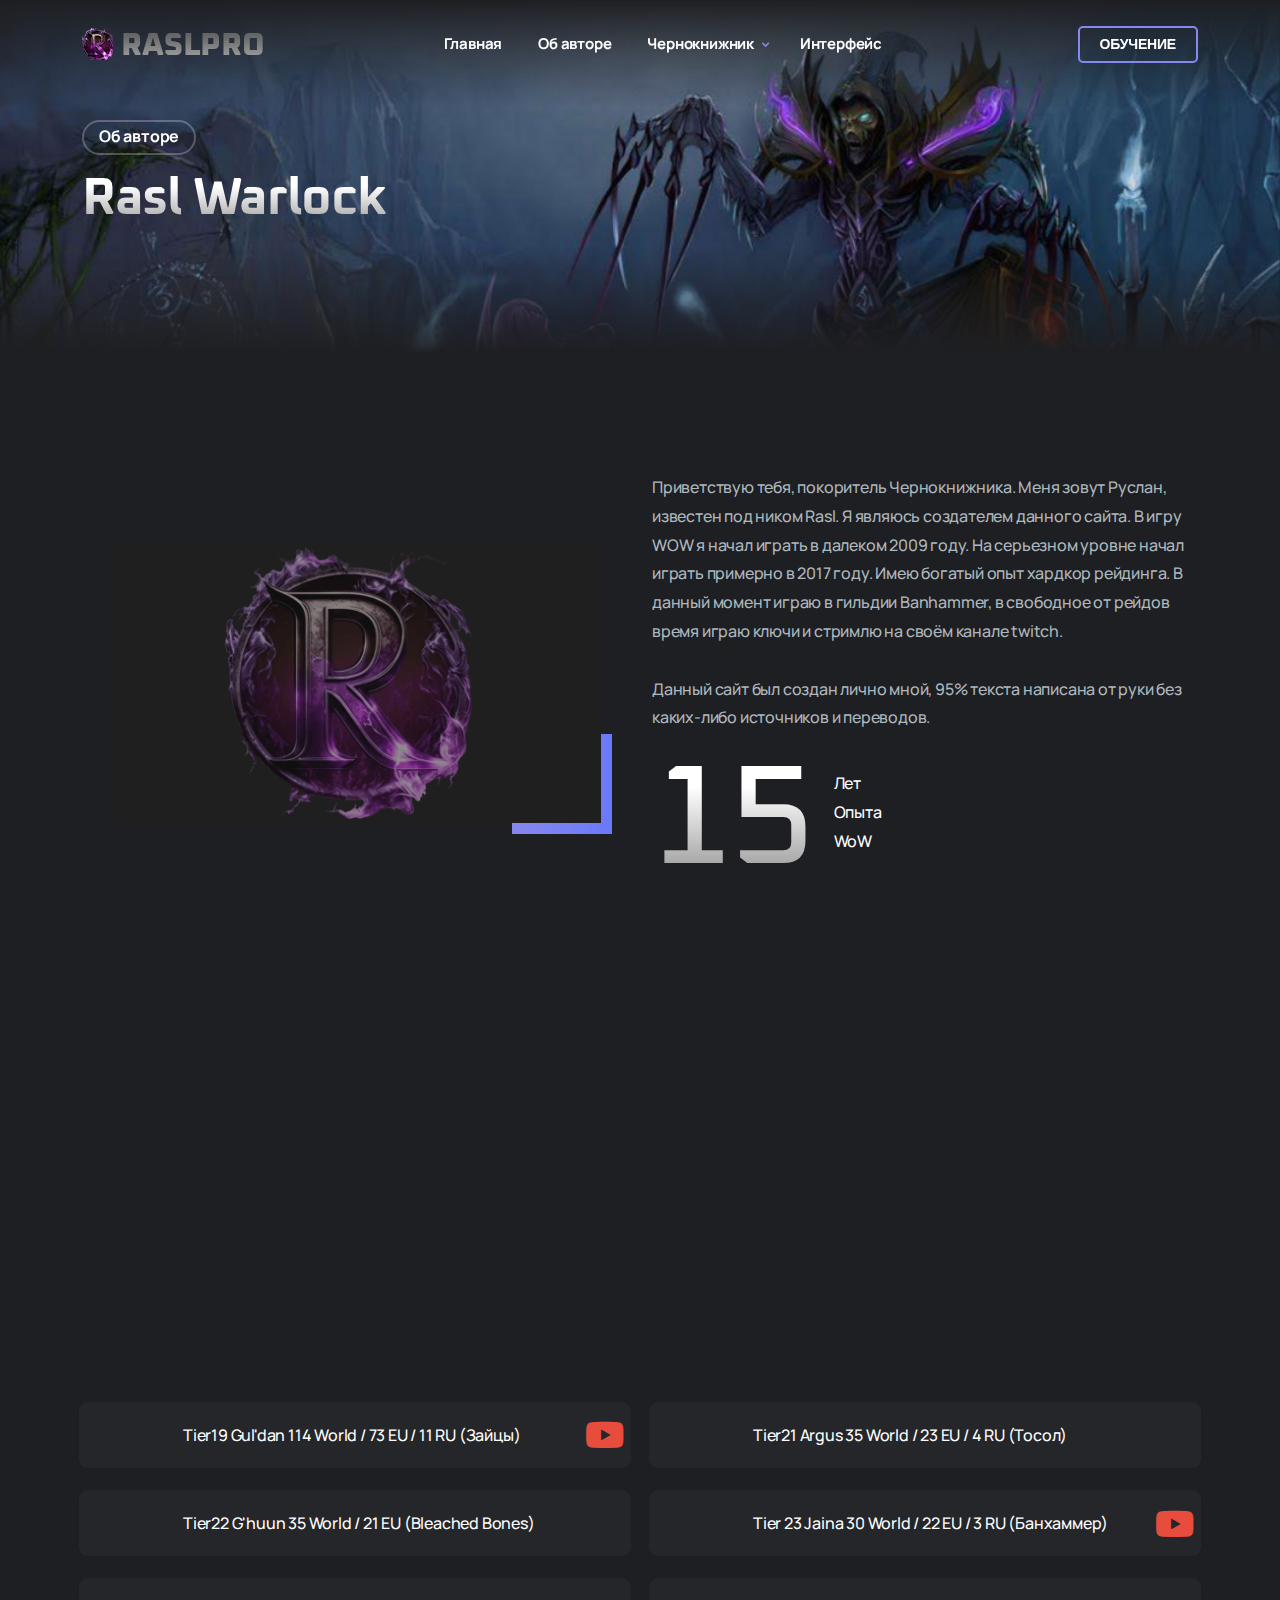
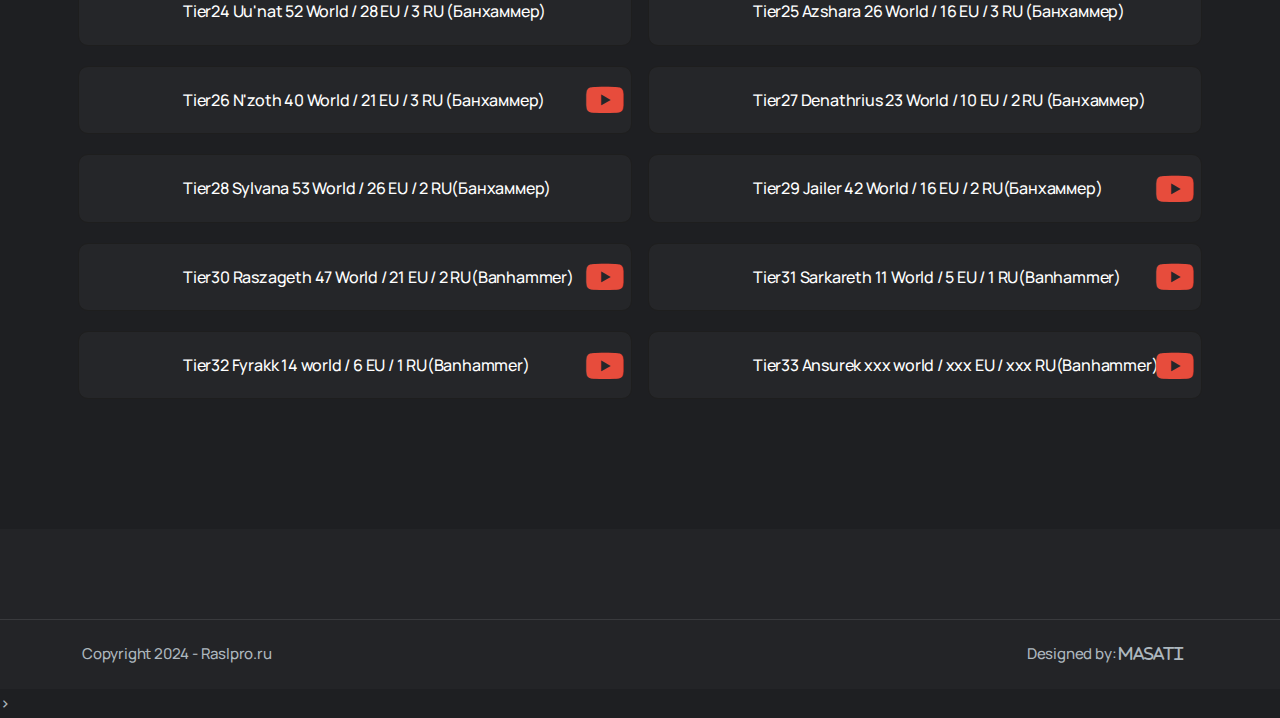
==== about.html @ 349eac97 "Add files via upload" ====
<!DOCTYPE html>
<html lang="ru">

<head>
    <title>Об авторе - Raslpro - Гайды по чернокнижнику в World of Warcraft The War Within</title>
    <link rel="icon" href="images/icon.png" type="image/gif" sizes="16x16">
    <meta content="text/html;charset=utf-8" http-equiv="Content-Type">
    <meta content="width=device-width, initial-scale=1.0" name="viewport">
    <meta content="" name="description">
    <meta content="" name="keywords">
    <meta content="Rasl, Masati" name="author">
    <!-- CSS Files -->
    <link href="css/bootstrap.min.css" rel="stylesheet" type="text/css" id="bootstrap">
    <link href="css/plugins.css" rel="stylesheet" type="text/css" >
    <link href="css/swiper.css" rel="stylesheet" type="text/css" >
    <link href="css/style.css" rel="stylesheet" type="text/css" >
    <link href="css/coloring.css" rel="stylesheet" type="text/css" >
    <link href="css/color.css" rel="stylesheet" type="text/css" >
	<link href="css/typography.css" rel="stylesheet" type="text/css" >
	<link href="css/masatifont.css" rel="stylesheet" type="text/css" >
	<script>const whTooltips = {colorLinks: true, iconizeLinks: true, renameLinks: true};</script>
    <script src="https://wow.zamimg.com/widgets/power.js"></script>
</head>

<body class="dark-scheme">
    <div id="wrapper">
	
        <div class="float-text show-on-scroll">
            <span><a href="#">Вверх</a></span>
        </div>
        <div class="scrollbar-v show-on-scroll"></div>

        <!-- header start -->
        <header class="transparent">
            <div class="container">
                <div class="row">
                    <div class="col-md-12">
                        <div class="de-flex sm-pt10">
                            <div class="de-flex-col">
                                <div class="de-flex-col">
                                    <!-- logo start -->
                                    <div id="logo">
                                        <a href="index.html">
                                            <img class="logo-main" src="images/logo.png" alt="raslpro" >
                                            <img class="logo-mobile" src="images/logo-mobile.png" alt="raslpro" >
                                        </a>
                                    </div>
                                    <!-- logo end -->
                                </div>
                            </div>
                            <div class="de-flex-col header-col-mid">
                                <ul id="mainmenu">
                                    <li><a class="menu-item" href="index.html">Главная</a></li>
                                    <li><a class="menu-item" href="about.html">Об авторе</a></li>
                                    <li><a class="menu-item" href="#">Чернокнижник</a>
                                        <ul>
                                            <li><a class="menu-item" href="#">Общая информация</a></li>
                                            <li><a class="menu-item" href="#">Колдовство</a></li>
                                            <li><a class="menu-item" href="#">Разрушение</a></li>
											<li><a class="menu-item" href="#">Демонология</a></li>
                                        </ul>
                                    </li>
                                   <li><a class="menu-item" href="javascript://">Интерфейс</a></li>
                                </ul>
                            </div>
                            <div class="de-flex-col">
                                <div class="menu_side_area">
                                    <a href="#" class="btn-line" data-bs-toggle="modal" data-bs-target="#coaching">Обучение</a>
                                    <span id="menu-btn"></span>
                                </div>
                            </div>
                        </div>
                    </div>
                </div>
            </div>
        </header>
        <!-- header end -->
		
        <!-- content start -->
       <div class="no-bottom no-top" id="content">
            <div id="top"></div>

            <section id="subheader" class="jarallax">
                <img src="images/background/about-bg-1.jpg" class="jarallax-img" alt="">
				<div class="de-gradient-edge-top"></div>
                <div class="de-gradient-edge-bottom"></div>
                <div class="container z-1000">
                    <div class="row">
                        <div class="col-lg-12">
                            <div class="subtitle wow fadeInUp mb-3">Об авторе</div>
                        </div>
                        <div class="col-lg-6">
                            <h2 class="wow fadeInUp mb20" data-wow-delay=".2s">Rasl Warlock</h2>
                        </div>                 
                    </div>
                </div>
            </section>
            
            <section class="no-bottom">
                <div class="container">
                    <div class="row align-items-center gh-5">
                        <div class="col-lg-6 position-relative">
                            <div class="images-deco-1">
                                <img src="images/rasl-about-bg.png" class="d-img-1 wow zoomIn" data-wow-delay="0s" alt="">
                               <!-- <img src="images/photo.png" class="d-img-2 wow zoomIn" data-wow-delay=".5s" alt="Rasl">-->
                                <div class="d-img-3 bg-color wow zoomIn" data-wow-delay=".6s"></div>
                            </div>
                        </div>
                        <div class="col-md-6">
                            <p class="wow fadeInUp">Приветствую тебя, покоритель Чернокнижника. Меня зовут Руслан, известен под ником Rasl. Я являюсь создателем данного сайта. В игру WOW я начал играть в далеком 2009 году. На серьезном уровне начал играть примерно в 2017 году. Имею богатый опыт хардкор рейдинга. В данный момент играю в гильдии Banhammer, в свободное от рейдов время играю ключи и стримлю на своём канале twitch.
							<br><br>
                            Данный сайт был создан лично мной, 95% текста написана от руки без каких-либо источников и переводов.</p>
                            <div class="year-card wow fadeInUp">
                                <h1><span class="id-color">15</span></h1>
                                <div class="atr-desc">Лет<br>Опыта<br>WoW</div>
                            </div>
                        </div>
                    </div>
                </div>
            </section>

            <section  class="no-bottom">
                <div class="container">
                    <div class="row">
                        <div class="col-lg-8 offset-lg-2">
                            <div class="row gx-5">
                                <div class="col-lg-12 col-md-4 wow fadeInRight" data-wow-delay=".2s">
                                    <h4>Обучение</h4>
                                    <p>Если информации на сайте недостаточно и вы хотите поговорить со мной лично, то я провожу обучение. Разберём ваши логи, рассмотрим ошибки в ротации, отвечу на интересующие вас вопросы. Любая информация по классу и любой удобный вам формат. Для подробностей пишите в дискорд @Rasl.</p>
                                </div>
                            </div>
                        </div>
                    </div>
                </div>
            </section>

            <section>
                <div class="container">
                    <div class="row">
                        <div class="col-md-12 text-center">
                            <h2 class="wow fadeInUp">Мои достижения</h2>
                            <div class="spacer-20"></div>
                        </div>
                    </div>
                
                    <div class="row">
					
						<div class="col-lg-6 achievement-block-gen">
							<div class="row achievement-block">
								<div class="col-md-2 p-15">
									<a href="https://www.wowhead.com/ru/achievement=11192/" data-wh-rename-link="true" data-wh-icon-size="large">Gul'dan</a>
								</div>
								<div class="col-md-9 d-flex align-items-center">
									Tier19 Gul'dan 114 World / 73 EU / 11 RU (Зайцы)
								</div>
								<div class="col-md-1 d-flex align-items-center p-0">
								    <a href="https://www.youtube.com/watch?v=0UjNJ8HZDws" target="_blank" class="achievement-youtube-icon"><i class="fa-brands fa-youtube"></i></a>
								</div>
							</div>
                        </div>
						
						<div class="col-lg-6 achievement-block-gen">
							<div class="row achievement-block">
								<div class="col-md-2 p-15">
									<a href="https://www.wowhead.com/ru/achievement=12111/" data-wh-rename-link="true" data-wh-icon-size="large">Argus</a>
								</div>
								<div class="col-md-10 d-flex align-items-center">
									Tier21 Argus 35 World / 23 EU / 4 RU (Тосол)
								</div>
							</div>
                        </div>
						
						<div class="col-lg-6 achievement-block-gen">
							<div class="row achievement-block">
								<div class="col-md-2 p-15">
									<a href="https://www.wowhead.com/ru/achievement=12535/" data-wh-rename-link="true" data-wh-icon-size="large">G'huun</a>
								</div>
								<div class="col-md-10 d-flex align-items-center">
									Tier22 G'huun 35 World / 21 EU (Bleached Bones)
								</div>
							</div>
                        </div>
						
						<div class="col-lg-6 achievement-block-gen">
							<div class="row achievement-block">
								<div class="col-md-2 p-15">
									<a href="https://www.wowhead.com/ru/achievement=13323/" data-wh-rename-link="true" data-wh-icon-size="large">Jaina Proudmoore</a>
								</div>
								<div class="col-md-9 d-flex align-items-center">
									Tier 23 Jaina 30 World / 22 EU / 3 RU (Банхаммер)
								</div>
								<div class="col-md-1 d-flex align-items-center p-0">
								    <a href="https://www.youtube.com/watch?v=zanTJDfFfts" target="_blank" class="achievement-youtube-icon"><i class="fa-brands fa-youtube"></i></a>
								</div>
							</div>
                        </div>
						
						<div class="col-lg-6 achievement-block-gen">
							<div class="row achievement-block">
								<div class="col-md-2 p-15">
									<a href="https://www.wowhead.com/ru/achievement=13419/" data-wh-rename-link="true" data-wh-icon-size="large">Uu'nat</a>
								</div>
								<div class="col-md-10 d-flex align-items-center">
									Tier24 Uu'nat 52 World / 28 EU / 3 RU (Банхаммер)
								</div>
							</div>
                        </div>
						
						<div class="col-lg-6 achievement-block-gen">
							<div class="row achievement-block">
								<div class="col-md-2 p-15">
									<a href="https://www.wowhead.com/ru/achievement=13785/" data-wh-rename-link="true" data-wh-icon-size="large">Azshara</a>
								</div>
								<div class="col-md-10 d-flex align-items-center">
									Tier25 Azshara 26 World / 16 EU / 3 RU (Банхаммер) 
								</div>
							</div>
                        </div>
						
						<div class="col-lg-6 achievement-block-gen">
							<div class="row achievement-block">
								<div class="col-md-2 p-15">
									<a href="https://www.wowhead.com/ru/achievement=14069/" data-wh-rename-link="true" data-wh-icon-size="large">N'zoth</a>
								</div>
								<div class="col-md-9 d-flex align-items-center">
									Tier26 N'zoth 40 World / 21 EU / 3 RU (Банхаммер)
								</div>
								<div class="col-md-1 d-flex align-items-center p-0">
								    <a href="https://www.youtube.com/watch?v=zoQSfTm_EF4" target="_blank" class="achievement-youtube-icon"><i class="fa-brands fa-youtube"></i></a>
								</div>
							</div>
                        </div>
						
						<div class="col-lg-6 achievement-block-gen">
							<div class="row achievement-block">
								<div class="col-md-2 p-15">
									<a href="https://www.wowhead.com/ru/achievement=14461/" data-wh-rename-link="true" data-wh-icon-size="large">Denathrius</a>
								</div>
								<div class="col-md-10 d-flex align-items-center">
									Tier27 Denathrius 23 World / 10 EU / 2 RU (Банхаммер)
								</div>
							</div>
                        </div>
						
						<div class="col-lg-6 achievement-block-gen">
							<div class="row achievement-block">
								<div class="col-md-2 p-15">
									<a href="https://www.wowhead.com/ru/achievement=15135/" data-wh-rename-link="true" data-wh-icon-size="large">Sylvana</a>
								</div>
								<div class="col-md-10 d-flex align-items-center">
									Tier28 Sylvana 53 World / 26 EU / 2 RU(Банхаммер)
								</div>
							</div>
                        </div>
						
						<div class="col-lg-6 achievement-block-gen">
							<div class="row achievement-block">
								<div class="col-md-2 p-15">
									<a href="https://www.wowhead.com/ru/achievement=15471/" data-wh-rename-link="true" data-wh-icon-size="large">Jailer</a>
								</div>
								<div class="col-md-9 d-flex align-items-center">
									Tier29 Jailer 42 World / 16 EU / 2 RU(Банхаммер)
								</div>
								<div class="col-md-1 d-flex align-items-center p-0">
								    <a href="https://www.youtube.com/watch?v=_4p7R71j4lc" target="_blank" class="achievement-youtube-icon"><i class="fa-brands fa-youtube"></i></a>
								</div>
							</div>
                        </div>
						
						<div class="col-lg-6 achievement-block-gen">
							<div class="row achievement-block">
								<div class="col-md-2 p-15">
									<a href="https://www.wowhead.com/ru/achievement=17108/" data-wh-rename-link="true" data-wh-icon-size="large">Raszageth</a>
								</div>
								<div class="col-md-9 d-flex align-items-center">
									Tier30 Raszageth 47 World / 21 EU / 2 RU(Banhammer)
								</div>
								<div class="col-md-1 d-flex align-items-center p-0">
								    <a href="https://www.youtube.com/watch?v=xgRX6csjJmI" target="_blank" class="achievement-youtube-icon"><i class="fa-brands fa-youtube"></i></a>
								</div>
							</div>
                        </div>
						
						<div class="col-lg-6 achievement-block-gen">
							<div class="row achievement-block">
								<div class="col-md-2 p-15">
									<a href="https://www.wowhead.com/ru/achievement=18254/" data-wh-rename-link="true" data-wh-icon-size="large">Sarkareth</a>
								</div>
								<div class="col-md-9 d-flex align-items-center">
									Tier31 Sarkareth 11 World / 5 EU / 1 RU(Banhammer)
								</div>
								<div class="col-md-1 d-flex align-items-center p-0">
								    <a href="https://www.youtube.com/watch?v=jsguk58tLR4" target="_blank" class="achievement-youtube-icon"><i class="fa-brands fa-youtube"></i></a>
								</div>
							</div>
                        </div>
						
						<div class="col-lg-6 achievement-block-gen">
							<div class="row achievement-block">
								<div class="col-md-2 p-15">
									<a href="https://www.wowhead.com/ru/achievement=19351/" data-wh-rename-link="true" data-wh-icon-size="large">Fyrakk</a>
								</div>
								<div class="col-md-9 d-flex align-items-center">
									Tier32 Fyrakk 14 world / 6 EU / 1 RU(Banhammer)
								</div>
								<div class="col-md-1 d-flex align-items-center p-0">
								    <a href="https://www.youtube.com/watch?v=P12toejQIPw" target="_blank" class="achievement-youtube-icon"><i class="fa-brands fa-youtube"></i></a>
								</div>
							</div>
                        </div>
						
						<div class="col-lg-6 achievement-block-gen">
							<div class="row achievement-block">
								<div class="col-md-2 p-15">
									<a href="https://www.wowhead.com/ru/achievement=40254/" data-wh-rename-link="true" data-wh-icon-size="large">Queen Ansurek</a>
								</div>
								<div class="col-md-9 d-flex align-items-center">
									Tier33 Ansurek xxx world / xxx EU / xxx RU(Banhammer)
								</div>
								<div class="col-md-1 d-flex align-items-center p-0">
								    <a href="https://www.youtube.com/watch?v=RYI95v5-jRA" target="_blank" class="achievement-youtube-icon"><i class="fa-brands fa-youtube"></i></a>
								</div>
							</div>
                        </div>
							
                    </div>
				</div>
            </section>


        </div>
        <!-- content end -->
		
        <!-- footer start -->
        <footer>
            <div class="subfooter">
                <div class="container">
                    <div class="row">
                        <div class="col-md-12">
                            <div class="de-flex">
                                <div class="de-flex-col">
                                    <a href="№">
                                        Copyright 2024 - Raslpro.ru
                                    </a>
                                </div>
                                <ul class="menu-simple">
                                  <li>Designed by: <a href="javascript://" data-bs-toggle="popover" data-bs-content="Discord: masati_jp"><i class="fa-solid fa-m"></i><i class="fa-solid fa-a"></i><i class="fa-solid fa-s"></i><i class="fa-solid fa-a"></i><i class="fa-solid fa-t"></i><i class="fa-solid fa-i"></i></a></li>
                                </ul>
                            </div>
                        </div>
                    </div>
                </div>
            </div>
        </footer>
        <!-- footer end -->
    </div>
    
    <!-- Javascript Files start -->>
    <script src="js/plugins.js"></script>
    <script src="js/designesia.js"></script>
    <script src="js/swiper.js"></script>
    <script src="js/custom-marquee.js"></script>
    <script src="js/custom-swiper-1.js"></script>
	<!-- Javascript Files end -->
	
	<!-- Coaching modal start-->
    <div class="modal fade" id="coaching" tabindex="-1" role="dialog" aria-labelledby="coachingTitle" aria-hidden="true">
      <div class="modal-dialog modal-dialog-centered modal-lg" role="document">
        <div class="modal-content">
          <div class="modal-header">
            <h5 class="modal-title" id="coachingTitle"><img class="logo-mobile" src="images/c-t.png" alt="" ></h5>
            <button type="button" class="btn-close" data-bs-dismiss="modal" aria-label="Close"><span aria-hidden="true"></span></button>
          </div>
          <div class="modal-body">
            Если информации на сайте недостаточно и вы хотите поговорить со мной лично, то я провожу обучение. Услуга включает:
		    <ul class="icon-list bullet-bg">
		      <li><i class="icon-12345"></i><span>Разбор ваших логов;</span></li>
		      <li><i class="icon-12345"></i><span>Разбор вашей ротации;</span></li>
		      <li><i class="icon-12345"></i><span>Рассмотрим нюансы игры на отдельных боссах в рейде;</span></li>
		      <li><i class="icon-12345"></i><span>Разберем билды для рейда и подземелий;</span></li>
		      <li><i class="icon-12345"></i><span>Любая информация по классу и любой удобный вам формат.</span></li>
		    </ul>
		    <p style="padding-top:7px;text-align:center;"> Для подробностей пишите в дискорд <input id="copy-discord" class="c-ds" type="text" value="@Rasl" data-bs-toggle="tooltip" data-bs-placement="top" title="Нажмите что бы скопировать!">.</p>
          </div>
        </div>
      </div>
    </div>
    <!-- Coaching modal end-->
			
<!-- Copy Discord nickname start-->
<script type="text/javascript">
  document.getElementById("copy-discord").onclick = function() {
  this.select();
  document.execCommand('copy');
  alert('Скопировано!');
}
 </script>
<!-- Copy Discord nickname end-->

</body>

</html>
---- css/plugins.css ----
@charset "UTF-8";
/*!
 * animate.css -http://daneden.me/animate
 * Version - 3.5.1
 * Licensed under the MIT license - http://opensource.org/licenses/MIT
 *
 * Copyright (c) 2016 Daniel Eden
 */
 .animated{-webkit-animation-duration:.8s;animation-duration:.8s;-webkit-animation-fill-mode:both;animation-fill-mode:both}.animated.infinite{-webkit-animation-iteration-count:infinite;animation-iteration-count:infinite}.animated.hinge{-webkit-animation-duration:2s;animation-duration:2s}.animated.flipOutX,.animated.flipOutY,.animated.bounceIn,.animated.bounceOut{-webkit-animation-duration:.75s;animation-duration:.75s}@-webkit-keyframes bounce{from,20%,53%,80%,to{-webkit-animation-timing-function:cubic-bezier(.215,.61,.355,1);animation-timing-function:cubic-bezier(.215,.61,.355,1);-webkit-transform:translate3d(0,0,0);transform:translate3d(0,0,0)}40%,43%{-webkit-animation-timing-function:cubic-bezier(.755,.05,.855,.06);animation-timing-function:cubic-bezier(.755,.05,.855,.06);-webkit-transform:translate3d(0,-30px,0);transform:translate3d(0,-30px,0)}70%{-webkit-animation-timing-function:cubic-bezier(.755,.05,.855,.06);animation-timing-function:cubic-bezier(.755,.05,.855,.06);-webkit-transform:translate3d(0,-15px,0);transform:translate3d(0,-15px,0)}90%{-webkit-transform:translate3d(0,-4px,0);transform:translate3d(0,-4px,0)}}@keyframes bounce{from,20%,53%,80%,to{-webkit-animation-timing-function:cubic-bezier(.215,.61,.355,1);animation-timing-function:cubic-bezier(.215,.61,.355,1);-webkit-transform:translate3d(0,0,0);transform:translate3d(0,0,0)}40%,43%{-webkit-animation-timing-function:cubic-bezier(.755,.05,.855,.06);animation-timing-function:cubic-bezier(.755,.05,.855,.06);-webkit-transform:translate3d(0,-30px,0);transform:translate3d(0,-30px,0)}70%{-webkit-animation-timing-function:cubic-bezier(.755,.05,.855,.06);animation-timing-function:cubic-bezier(.755,.05,.855,.06);-webkit-transform:translate3d(0,-15px,0);transform:translate3d(0,-15px,0)}90%{-webkit-transform:translate3d(0,-4px,0);transform:translate3d(0,-4px,0)}}.bounce{-webkit-animation-name:bounce;animation-name:bounce;-webkit-transform-origin:center bottom;transform-origin:center bottom}@-webkit-keyframes flash{from,50%,to{opacity:1}25%,75%{opacity:0}}@keyframes flash{from,50%,to{opacity:1}25%,75%{opacity:0}}.flash{-webkit-animation-name:flash;animation-name:flash}@-webkit-keyframes pulse{from{-webkit-transform:scale3d(1,1,1);transform:scale3d(1,1,1)}50%{-webkit-transform:scale3d(1.05,1.05,1.05);transform:scale3d(1.05,1.05,1.05)}to{-webkit-transform:scale3d(1,1,1);transform:scale3d(1,1,1)}}@keyframes pulse{from{-webkit-transform:scale3d(1,1,1);transform:scale3d(1,1,1)}50%{-webkit-transform:scale3d(1.05,1.05,1.05);transform:scale3d(1.05,1.05,1.05)}to{-webkit-transform:scale3d(1,1,1);transform:scale3d(1,1,1)}}.pulse{-webkit-animation-name:pulse;animation-name:pulse}@-webkit-keyframes rubberBand{from{-webkit-transform:scale3d(1,1,1);transform:scale3d(1,1,1)}30%{-webkit-transform:scale3d(1.25,.75,1);transform:scale3d(1.25,.75,1)}40%{-webkit-transform:scale3d(.75,1.25,1);transform:scale3d(.75,1.25,1)}50%{-webkit-transform:scale3d(1.15,.85,1);transform:scale3d(1.15,.85,1)}65%{-webkit-transform:scale3d(.95,1.05,1);transform:scale3d(.95,1.05,1)}75%{-webkit-transform:scale3d(1.05,.95,1);transform:scale3d(1.05,.95,1)}to{-webkit-transform:scale3d(1,1,1);transform:scale3d(1,1,1)}}@keyframes rubberBand{from{-webkit-transform:scale3d(1,1,1);transform:scale3d(1,1,1)}30%{-webkit-transform:scale3d(1.25,.75,1);transform:scale3d(1.25,.75,1)}40%{-webkit-transform:scale3d(.75,1.25,1);transform:scale3d(.75,1.25,1)}50%{-webkit-transform:scale3d(1.15,.85,1);transform:scale3d(1.15,.85,1)}65%{-webkit-transform:scale3d(.95,1.05,1);transform:scale3d(.95,1.05,1)}75%{-webkit-transform:scale3d(1.05,.95,1);transform:scale3d(1.05,.95,1)}to{-webkit-transform:scale3d(1,1,1);transform:scale3d(1,1,1)}}.rubberBand{-webkit-animation-name:rubberBand;animation-name:rubberBand}@-webkit-keyframes shake{from,to{-webkit-transform:translate3d(0,0,0);transform:translate3d(0,0,0)}10%,30%,50%,70%,90%{-webkit-transform:translate3d(-10px,0,0);transform:translate3d(-10px,0,0)}20%,40%,60%,80%{-webkit-transform:translate3d(10px,0,0);transform:translate3d(10px,0,0)}}@keyframes shake{from,to{-webkit-transform:translate3d(0,0,0);transform:translate3d(0,0,0)}10%,30%,50%,70%,90%{-webkit-transform:translate3d(-10px,0,0);transform:translate3d(-10px,0,0)}20%,40%,60%,80%{-webkit-transform:translate3d(10px,0,0);transform:translate3d(10px,0,0)}}.shake{-webkit-animation-name:shake;animation-name:shake}@-webkit-keyframes headShake{0%{-webkit-transform:translateX(0);transform:translateX(0)}6.5%{-webkit-transform:translateX(-6px) rotateY(-9deg);transform:translateX(-6px) rotateY(-9deg)}18.5%{-webkit-transform:translateX(5px) rotateY(7deg);transform:translateX(5px) rotateY(7deg)}31.5%{-webkit-transform:translateX(-3px) rotateY(-5deg);transform:translateX(-3px) rotateY(-5deg)}43.5%{-webkit-transform:translateX(2px) rotateY(3deg);transform:translateX(2px) rotateY(3deg)}50%{-webkit-transform:translateX(0);transform:translateX(0)}}@keyframes headShake{0%{-webkit-transform:translateX(0);transform:translateX(0)}6.5%{-webkit-transform:translateX(-6px) rotateY(-9deg);transform:translateX(-6px) rotateY(-9deg)}18.5%{-webkit-transform:translateX(5px) rotateY(7deg);transform:translateX(5px) rotateY(7deg)}31.5%{-webkit-transform:translateX(-3px) rotateY(-5deg);transform:translateX(-3px) rotateY(-5deg)}43.5%{-webkit-transform:translateX(2px) rotateY(3deg);transform:translateX(2px) rotateY(3deg)}50%{-webkit-transform:translateX(0);transform:translateX(0)}}.headShake{-webkit-animation-timing-function:ease-in-out;animation-timing-function:ease-in-out;-webkit-animation-name:headShake;animation-name:headShake}@-webkit-keyframes swing{20%{-webkit-transform:rotate3d(0,0,1,15deg);transform:rotate3d(0,0,1,15deg)}40%{-webkit-transform:rotate3d(0,0,1,-10deg);transform:rotate3d(0,0,1,-10deg)}60%{-webkit-transform:rotate3d(0,0,1,5deg);transform:rotate3d(0,0,1,5deg)}80%{-webkit-transform:rotate3d(0,0,1,-5deg);transform:rotate3d(0,0,1,-5deg)}to{-webkit-transform:rotate3d(0,0,1,0deg);transform:rotate3d(0,0,1,0deg)}}@keyframes swing{20%{-webkit-transform:rotate3d(0,0,1,15deg);transform:rotate3d(0,0,1,15deg)}40%{-webkit-transform:rotate3d(0,0,1,-10deg);transform:rotate3d(0,0,1,-10deg)}60%{-webkit-transform:rotate3d(0,0,1,5deg);transform:rotate3d(0,0,1,5deg)}80%{-webkit-transform:rotate3d(0,0,1,-5deg);transform:rotate3d(0,0,1,-5deg)}to{-webkit-transform:rotate3d(0,0,1,0deg);transform:rotate3d(0,0,1,0deg)}}.swing{-webkit-transform-origin:top center;transform-origin:top center;-webkit-animation-name:swing;animation-name:swing}@-webkit-keyframes tada{from{-webkit-transform:scale3d(1,1,1);transform:scale3d(1,1,1)}10%,20%{-webkit-transform:scale3d(.9,.9,.9) rotate3d(0,0,1,-3deg);transform:scale3d(.9,.9,.9) rotate3d(0,0,1,-3deg)}30%,50%,70%,90%{-webkit-transform:scale3d(1.1,1.1,1.1) rotate3d(0,0,1,3deg);transform:scale3d(1.1,1.1,1.1) rotate3d(0,0,1,3deg)}40%,60%,80%{-webkit-transform:scale3d(1.1,1.1,1.1) rotate3d(0,0,1,-3deg);transform:scale3d(1.1,1.1,1.1) rotate3d(0,0,1,-3deg)}to{-webkit-transform:scale3d(1,1,1);transform:scale3d(1,1,1)}}@keyframes tada{from{-webkit-transform:scale3d(1,1,1);transform:scale3d(1,1,1)}10%,20%{-webkit-transform:scale3d(.9,.9,.9) rotate3d(0,0,1,-3deg);transform:scale3d(.9,.9,.9) rotate3d(0,0,1,-3deg)}30%,50%,70%,90%{-webkit-transform:scale3d(1.1,1.1,1.1) rotate3d(0,0,1,3deg);transform:scale3d(1.1,1.1,1.1) rotate3d(0,0,1,3deg)}40%,60%,80%{-webkit-transform:scale3d(1.1,1.1,1.1) rotate3d(0,0,1,-3deg);transform:scale3d(1.1,1.1,1.1) rotate3d(0,0,1,-3deg)}to{-webkit-transform:scale3d(1,1,1);transform:scale3d(1,1,1)}}.tada{-webkit-animation-name:tada;animation-name:tada}@-webkit-keyframes wobble{from{-webkit-transform:none;transform:none}15%{-webkit-transform:translate3d(-25%,0,0) rotate3d(0,0,1,-5deg);transform:translate3d(-25%,0,0) rotate3d(0,0,1,-5deg)}30%{-webkit-transform:translate3d(20%,0,0) rotate3d(0,0,1,3deg);transform:translate3d(20%,0,0) rotate3d(0,0,1,3deg)}45%{-webkit-transform:translate3d(-15%,0,0) rotate3d(0,0,1,-3deg);transform:translate3d(-15%,0,0) rotate3d(0,0,1,-3deg)}60%{-webkit-transform:translate3d(10%,0,0) rotate3d(0,0,1,2deg);transform:translate3d(10%,0,0) rotate3d(0,0,1,2deg)}75%{-webkit-transform:translate3d(-5%,0,0) rotate3d(0,0,1,-1deg);transform:translate3d(-5%,0,0) rotate3d(0,0,1,-1deg)}to{-webkit-transform:none;transform:none}}@keyframes wobble{from{-webkit-transform:none;transform:none}15%{-webkit-transform:translate3d(-25%,0,0) rotate3d(0,0,1,-5deg);transform:translate3d(-25%,0,0) rotate3d(0,0,1,-5deg)}30%{-webkit-transform:translate3d(20%,0,0) rotate3d(0,0,1,3deg);transform:translate3d(20%,0,0) rotate3d(0,0,1,3deg)}45%{-webkit-transform:translate3d(-15%,0,0) rotate3d(0,0,1,-3deg);transform:translate3d(-15%,0,0) rotate3d(0,0,1,-3deg)}60%{-webkit-transform:translate3d(10%,0,0) rotate3d(0,0,1,2deg);transform:translate3d(10%,0,0) rotate3d(0,0,1,2deg)}75%{-webkit-transform:translate3d(-5%,0,0) rotate3d(0,0,1,-1deg);transform:translate3d(-5%,0,0) rotate3d(0,0,1,-1deg)}to{-webkit-transform:none;transform:none}}.wobble{-webkit-animation-name:wobble;animation-name:wobble}@-webkit-keyframes jello{from,11.1%,to{-webkit-transform:none;transform:none}22.2%{-webkit-transform:skewX(-12.5deg) skewY(-12.5deg);transform:skewX(-12.5deg) skewY(-12.5deg)}33.3%{-webkit-transform:skewX(6.25deg) skewY(6.25deg);transform:skewX(6.25deg) skewY(6.25deg)}44.4%{-webkit-transform:skewX(-3.125deg) skewY(-3.125deg);transform:skewX(-3.125deg) skewY(-3.125deg)}55.5%{-webkit-transform:skewX(1.5625deg) skewY(1.5625deg);transform:skewX(1.5625deg) skewY(1.5625deg)}66.6%{-webkit-transform:skewX(-0.78125deg) skewY(-0.78125deg);transform:skewX(-0.78125deg) skewY(-0.78125deg)}77.7%{-webkit-transform:skewX(0.390625deg) skewY(0.390625deg);transform:skewX(0.390625deg) skewY(0.390625deg)}88.8%{-webkit-transform:skewX(-0.1953125deg) skewY(-0.1953125deg);transform:skewX(-0.1953125deg) skewY(-0.1953125deg)}}@keyframes jello{from,11.1%,to{-webkit-transform:none;transform:none}22.2%{-webkit-transform:skewX(-12.5deg) skewY(-12.5deg);transform:skewX(-12.5deg) skewY(-12.5deg)}33.3%{-webkit-transform:skewX(6.25deg) skewY(6.25deg);transform:skewX(6.25deg) skewY(6.25deg)}44.4%{-webkit-transform:skewX(-3.125deg) skewY(-3.125deg);transform:skewX(-3.125deg) skewY(-3.125deg)}55.5%{-webkit-transform:skewX(1.5625deg) skewY(1.5625deg);transform:skewX(1.5625deg) skewY(1.5625deg)}66.6%{-webkit-transform:skewX(-0.78125deg) skewY(-0.78125deg);transform:skewX(-0.78125deg) skewY(-0.78125deg)}77.7%{-webkit-transform:skewX(0.390625deg) skewY(0.390625deg);transform:skewX(0.390625deg) skewY(0.390625deg)}88.8%{-webkit-transform:skewX(-0.1953125deg) skewY(-0.1953125deg);transform:skewX(-0.1953125deg) skewY(-0.1953125deg)}}.jello{-webkit-animation-name:jello;animation-name:jello;-webkit-transform-origin:center;transform-origin:center}@-webkit-keyframes bounceIn{from,20%,40%,60%,80%,to{-webkit-animation-timing-function:cubic-bezier(.215,.61,.355,1);animation-timing-function:cubic-bezier(.215,.61,.355,1)}0%{opacity:0;-webkit-transform:scale3d(.3,.3,.3);transform:scale3d(.3,.3,.3)}20%{-webkit-transform:scale3d(1.1,1.1,1.1);transform:scale3d(1.1,1.1,1.1)}40%{-webkit-transform:scale3d(.9,.9,.9);transform:scale3d(.9,.9,.9)}60%{opacity:1;-webkit-transform:scale3d(1.03,1.03,1.03);transform:scale3d(1.03,1.03,1.03)}80%{-webkit-transform:scale3d(.97,.97,.97);transform:scale3d(.97,.97,.97)}to{opacity:1;-webkit-transform:scale3d(1,1,1);transform:scale3d(1,1,1)}}@keyframes bounceIn{from,20%,40%,60%,80%,to{-webkit-animation-timing-function:cubic-bezier(.215,.61,.355,1);animation-timing-function:cubic-bezier(.215,.61,.355,1)}0%{opacity:0;-webkit-transform:scale3d(.3,.3,.3);transform:scale3d(.3,.3,.3)}20%{-webkit-transform:scale3d(1.1,1.1,1.1);transform:scale3d(1.1,1.1,1.1)}40%{-webkit-transform:scale3d(.9,.9,.9);transform:scale3d(.9,.9,.9)}60%{opacity:1;-webkit-transform:scale3d(1.03,1.03,1.03);transform:scale3d(1.03,1.03,1.03)}80%{-webkit-transform:scale3d(.97,.97,.97);transform:scale3d(.97,.97,.97)}to{opacity:1;-webkit-transform:scale3d(1,1,1);transform:scale3d(1,1,1)}}.bounceIn{-webkit-animation-name:bounceIn;animation-name:bounceIn}@-webkit-keyframes bounceInDown{from,60%,75%,90%,to{-webkit-animation-timing-function:cubic-bezier(.215,.61,.355,1);animation-timing-function:cubic-bezier(.215,.61,.355,1)}0%{opacity:0;-webkit-transform:translate3d(0,-3000px,0);transform:translate3d(0,-3000px,0)}60%{opacity:1;-webkit-transform:translate3d(0,25px,0);transform:translate3d(0,25px,0)}75%{-webkit-transform:translate3d(0,-10px,0);transform:translate3d(0,-10px,0)}90%{-webkit-transform:translate3d(0,5px,0);transform:translate3d(0,5px,0)}to{-webkit-transform:none;transform:none}}@keyframes bounceInDown{from,60%,75%,90%,to{-webkit-animation-timing-function:cubic-bezier(.215,.61,.355,1);animation-timing-function:cubic-bezier(.215,.61,.355,1)}0%{opacity:0;-webkit-transform:translate3d(0,-3000px,0);transform:translate3d(0,-3000px,0)}60%{opacity:1;-webkit-transform:translate3d(0,25px,0);transform:translate3d(0,25px,0)}75%{-webkit-transform:translate3d(0,-10px,0);transform:translate3d(0,-10px,0)}90%{-webkit-transform:translate3d(0,5px,0);transform:translate3d(0,5px,0)}to{-webkit-transform:none;transform:none}}.bounceInDown{-webkit-animation-name:bounceInDown;animation-name:bounceInDown}@-webkit-keyframes bounceInLeft{from,60%,75%,90%,to{-webkit-animation-timing-function:cubic-bezier(.215,.61,.355,1);animation-timing-function:cubic-bezier(.215,.61,.355,1)}0%{opacity:0;-webkit-transform:translate3d(-3000px,0,0);transform:translate3d(-3000px,0,0)}60%{opacity:1;-webkit-transform:translate3d(25px,0,0);transform:translate3d(25px,0,0)}75%{-webkit-transform:translate3d(-10px,0,0);transform:translate3d(-10px,0,0)}90%{-webkit-transform:translate3d(5px,0,0);transform:translate3d(5px,0,0)}to{-webkit-transform:none;transform:none}}@keyframes bounceInLeft{from,60%,75%,90%,to{-webkit-animation-timing-function:cubic-bezier(.215,.61,.355,1);animation-timing-function:cubic-bezier(.215,.61,.355,1)}0%{opacity:0;-webkit-transform:translate3d(-3000px,0,0);transform:translate3d(-3000px,0,0)}60%{opacity:1;-webkit-transform:translate3d(25px,0,0);transform:translate3d(25px,0,0)}75%{-webkit-transform:translate3d(-10px,0,0);transform:translate3d(-10px,0,0)}90%{-webkit-transform:translate3d(5px,0,0);transform:translate3d(5px,0,0)}to{-webkit-transform:none;transform:none}}.bounceInLeft{-webkit-animation-name:bounceInLeft;animation-name:bounceInLeft}@-webkit-keyframes bounceInRight{from,60%,75%,90%,to{-webkit-animation-timing-function:cubic-bezier(.215,.61,.355,1);animation-timing-function:cubic-bezier(.215,.61,.355,1)}from{opacity:0;-webkit-transform:translate3d(3000px,0,0);transform:translate3d(3000px,0,0)}60%{opacity:1;-webkit-transform:translate3d(-25px,0,0);transform:translate3d(-25px,0,0)}75%{-webkit-transform:translate3d(10px,0,0);transform:translate3d(10px,0,0)}90%{-webkit-transform:translate3d(-5px,0,0);transform:translate3d(-5px,0,0)}to{-webkit-transform:none;transform:none}}@keyframes bounceInRight{from,60%,75%,90%,to{-webkit-animation-timing-function:cubic-bezier(.215,.61,.355,1);animation-timing-function:cubic-bezier(.215,.61,.355,1)}from{opacity:0;-webkit-transform:translate3d(3000px,0,0);transform:translate3d(3000px,0,0)}60%{opacity:1;-webkit-transform:translate3d(-25px,0,0);transform:translate3d(-25px,0,0)}75%{-webkit-transform:translate3d(10px,0,0);transform:translate3d(10px,0,0)}90%{-webkit-transform:translate3d(-5px,0,0);transform:translate3d(-5px,0,0)}to{-webkit-transform:none;transform:none}}.bounceInRight{-webkit-animation-name:bounceInRight;animation-name:bounceInRight}@-webkit-keyframes bounceInUp{from,60%,75%,90%,to{-webkit-animation-timing-function:cubic-bezier(.215,.61,.355,1);animation-timing-function:cubic-bezier(.215,.61,.355,1)}from{opacity:0;-webkit-transform:translate3d(0,3000px,0);transform:translate3d(0,3000px,0)}60%{opacity:1;-webkit-transform:translate3d(0,-20px,0);transform:translate3d(0,-20px,0)}75%{-webkit-transform:translate3d(0,10px,0);transform:translate3d(0,10px,0)}90%{-webkit-transform:translate3d(0,-5px,0);transform:translate3d(0,-5px,0)}to{-webkit-transform:translate3d(0,0,0);transform:translate3d(0,0,0)}}@keyframes bounceInUp{from,60%,75%,90%,to{-webkit-animation-timing-function:cubic-bezier(.215,.61,.355,1);animation-timing-function:cubic-bezier(.215,.61,.355,1)}from{opacity:0;-webkit-transform:translate3d(0,3000px,0);transform:translate3d(0,3000px,0)}60%{opacity:1;-webkit-transform:translate3d(0,-20px,0);transform:translate3d(0,-20px,0)}75%{-webkit-transform:translate3d(0,10px,0);transform:translate3d(0,10px,0)}90%{-webkit-transform:translate3d(0,-5px,0);transform:translate3d(0,-5px,0)}to{-webkit-transform:translate3d(0,0,0);transform:translate3d(0,0,0)}}.bounceInUp{-webkit-animation-name:bounceInUp;animation-name:bounceInUp}@-webkit-keyframes bounceOut{20%{-webkit-transform:scale3d(.9,.9,.9);transform:scale3d(.9,.9,.9)}50%,55%{opacity:1;-webkit-transform:scale3d(1.1,1.1,1.1);transform:scale3d(1.1,1.1,1.1)}to{opacity:0;-webkit-transform:scale3d(.3,.3,.3);transform:scale3d(.3,.3,.3)}}@keyframes bounceOut{20%{-webkit-transform:scale3d(.9,.9,.9);transform:scale3d(.9,.9,.9)}50%,55%{opacity:1;-webkit-transform:scale3d(1.1,1.1,1.1);transform:scale3d(1.1,1.1,1.1)}to{opacity:0;-webkit-transform:scale3d(.3,.3,.3);transform:scale3d(.3,.3,.3)}}.bounceOut{-webkit-animation-name:bounceOut;animation-name:bounceOut}@-webkit-keyframes bounceOutDown{20%{-webkit-transform:translate3d(0,10px,0);transform:translate3d(0,10px,0)}40%,45%{opacity:1;-webkit-transform:translate3d(0,-20px,0);transform:translate3d(0,-20px,0)}to{opacity:0;-webkit-transform:translate3d(0,2000px,0);transform:translate3d(0,2000px,0)}}@keyframes bounceOutDown{20%{-webkit-transform:translate3d(0,10px,0);transform:translate3d(0,10px,0)}40%,45%{opacity:1;-webkit-transform:translate3d(0,-20px,0);transform:translate3d(0,-20px,0)}to{opacity:0;-webkit-transform:translate3d(0,2000px,0);transform:translate3d(0,2000px,0)}}.bounceOutDown{-webkit-animation-name:bounceOutDown;animation-name:bounceOutDown}@-webkit-keyframes bounceOutLeft{20%{opacity:1;-webkit-transform:translate3d(20px,0,0);transform:translate3d(20px,0,0)}to{opacity:0;-webkit-transform:translate3d(-2000px,0,0);transform:translate3d(-2000px,0,0)}}@keyframes bounceOutLeft{20%{opacity:1;-webkit-transform:translate3d(20px,0,0);transform:translate3d(20px,0,0)}to{opacity:0;-webkit-transform:translate3d(-2000px,0,0);transform:translate3d(-2000px,0,0)}}.bounceOutLeft{-webkit-animation-name:bounceOutLeft;animation-name:bounceOutLeft}@-webkit-keyframes bounceOutRight{20%{opacity:1;-webkit-transform:translate3d(-20px,0,0);transform:translate3d(-20px,0,0)}to{opacity:0;-webkit-transform:translate3d(2000px,0,0);transform:translate3d(2000px,0,0)}}@keyframes bounceOutRight{20%{opacity:1;-webkit-transform:translate3d(-20px,0,0);transform:translate3d(-20px,0,0)}to{opacity:0;-webkit-transform:translate3d(2000px,0,0);transform:translate3d(2000px,0,0)}}.bounceOutRight{-webkit-animation-name:bounceOutRight;animation-name:bounceOutRight}@-webkit-keyframes bounceOutUp{20%{-webkit-transform:translate3d(0,-10px,0);transform:translate3d(0,-10px,0)}40%,45%{opacity:1;-webkit-transform:translate3d(0,20px,0);transform:translate3d(0,20px,0)}to{opacity:0;-webkit-transform:translate3d(0,-2000px,0);transform:translate3d(0,-2000px,0)}}@keyframes bounceOutUp{20%{-webkit-transform:translate3d(0,-10px,0);transform:translate3d(0,-10px,0)}40%,45%{opacity:1;-webkit-transform:translate3d(0,20px,0);transform:translate3d(0,20px,0)}to{opacity:0;-webkit-transform:translate3d(0,-2000px,0);transform:translate3d(0,-2000px,0)}}.bounceOutUp{-webkit-animation-name:bounceOutUp;animation-name:bounceOutUp}@-webkit-keyframes fadeIn{from{opacity:0}to{opacity:1}}@keyframes fadeIn{from{opacity:0}to{opacity:1}}.fadeIn{-webkit-animation-name:fadeIn;animation-name:fadeIn}@-webkit-keyframes fadeInDown{from{opacity:0;-webkit-transform:translate3d(0,-30%,0);transform:translate3d(0,-30%,0)}to{opacity:1;-webkit-transform:none;transform:none}}@keyframes fadeInDown{from{opacity:0;-webkit-transform:translate3d(0,-30%,0);transform:translate3d(0,-30%,0)}to{opacity:1;-webkit-transform:none;transform:none}}.fadeInDown{-webkit-animation-name:fadeInDown;animation-name:fadeInDown}@-webkit-keyframes fadeInDownBig{from{opacity:0;-webkit-transform:translate3d(0,-2000px,0);transform:translate3d(0,-2000px,0)}to{opacity:1;-webkit-transform:none;transform:none}}@keyframes fadeInDownBig{from{opacity:0;-webkit-transform:translate3d(0,-2000px,0);transform:translate3d(0,-2000px,0)}to{opacity:1;-webkit-transform:none;transform:none}}.fadeInDownBig{-webkit-animation-name:fadeInDownBig;animation-name:fadeInDownBig}@-webkit-keyframes fadeInLeft{from{opacity:0;-webkit-transform:translate3d(-10%,0,0);transform:translate3d(-10%,0,0)}to{opacity:1;-webkit-transform:none;transform:none}}@keyframes fadeInLeft{from{opacity:0;-webkit-transform:translate3d(-10%,0,0);transform:translate3d(-10%,0,0)}to{opacity:1;-webkit-transform:none;transform:none}}.fadeInLeft{-webkit-animation-name:fadeInLeft;animation-name:fadeInLeft}@-webkit-keyframes fadeInLeftBig{from{opacity:0;-webkit-transform:translate3d(-2000px,0,0);transform:translate3d(-2000px,0,0)}to{opacity:1;-webkit-transform:none;transform:none}}@keyframes fadeInLeftBig{from{opacity:0;-webkit-transform:translate3d(-2000px,0,0);transform:translate3d(-2000px,0,0)}to{opacity:1;-webkit-transform:none;transform:none}}.fadeInLeftBig{-webkit-animation-name:fadeInLeftBig;animation-name:fadeInLeftBig}@-webkit-keyframes fadeInRight{from{opacity:0;-webkit-transform:translate3d(10%,0,0);transform:translate3d(10%,0,0)}to{opacity:1;-webkit-transform:none;transform:none}}@keyframes fadeInRight{from{opacity:0;-webkit-transform:translate3d(10%,0,0);transform:translate3d(10%,0,0)}to{opacity:1;-webkit-transform:none;transform:none}}.fadeInRight{-webkit-animation-name:fadeInRight;animation-name:fadeInRight}@-webkit-keyframes fadeInRightBig{from{opacity:0;-webkit-transform:translate3d(2000px,0,0);transform:translate3d(2000px,0,0)}to{opacity:1;-webkit-transform:none;transform:none}}@keyframes fadeInRightBig{from{opacity:0;-webkit-transform:translate3d(2000px,0,0);transform:translate3d(2000px,0,0)}to{opacity:1;-webkit-transform:none;transform:none}}.fadeInRightBig{-webkit-animation-name:fadeInRightBig;animation-name:fadeInRightBig}@-webkit-keyframes fadeInUp{from{opacity:0;-webkit-transform:translate3d(0,30%,0);transform:translate3d(0,30%,0)}to{opacity:1;-webkit-transform:none;transform:none}}@keyframes fadeInUp{from{opacity:0;-webkit-transform:translate3d(0,30%,0);transform:translate3d(0,30%,0)}to{opacity:1;-webkit-transform:none;transform:none}}.fadeInUp{-webkit-animation-name:fadeInUp;animation-name:fadeInUp}@-webkit-keyframes fadeInUpBig{from{opacity:0;-webkit-transform:translate3d(0,2000px,0);transform:translate3d(0,2000px,0)}to{opacity:1;-webkit-transform:none;transform:none}}@keyframes fadeInUpBig{from{opacity:0;-webkit-transform:translate3d(0,2000px,0);transform:translate3d(0,2000px,0)}to{opacity:1;-webkit-transform:none;transform:none}}.fadeInUpBig{-webkit-animation-name:fadeInUpBig;animation-name:fadeInUpBig}@-webkit-keyframes fadeOut{from{opacity:1}to{opacity:0}}@keyframes fadeOut{from{opacity:1}to{opacity:0}}.fadeOut{-webkit-animation-name:fadeOut;animation-name:fadeOut}@-webkit-keyframes fadeOutDown{from{opacity:1}to{opacity:0;-webkit-transform:translate3d(0,30%,0);transform:translate3d(0,30%,0)}}@keyframes fadeOutDown{from{opacity:1}to{opacity:0;-webkit-transform:translate3d(0,30%,0);transform:translate3d(0,30%,0)}}.fadeOutDown{-webkit-animation-name:fadeOutDown;animation-name:fadeOutDown}@-webkit-keyframes fadeOutDownBig{from{opacity:1}to{opacity:0;-webkit-transform:translate3d(0,2000px,0);transform:translate3d(0,2000px,0)}}@keyframes fadeOutDownBig{from{opacity:1}to{opacity:0;-webkit-transform:translate3d(0,2000px,0);transform:translate3d(0,2000px,0)}}.fadeOutDownBig{-webkit-animation-name:fadeOutDownBig;animation-name:fadeOutDownBig}@-webkit-keyframes fadeOutLeft{from{opacity:1}to{opacity:0;-webkit-transform:translate3d(-10%,0,0);transform:translate3d(-10%,0,0)}}@keyframes fadeOutLeft{from{opacity:1}to{opacity:0;-webkit-transform:translate3d(-10%,0,0);transform:translate3d(-10%,0,0)}}.fadeOutLeft{-webkit-animation-name:fadeOutLeft;animation-name:fadeOutLeft}@-webkit-keyframes fadeOutLeftBig{from{opacity:1}to{opacity:0;-webkit-transform:translate3d(-2000px,0,0);transform:translate3d(-2000px,0,0)}}@keyframes fadeOutLeftBig{from{opacity:1}to{opacity:0;-webkit-transform:translate3d(-2000px,0,0);transform:translate3d(-2000px,0,0)}}.fadeOutLeftBig{-webkit-animation-name:fadeOutLeftBig;animation-name:fadeOutLeftBig}@-webkit-keyframes fadeOutRight{from{opacity:1}to{opacity:0;-webkit-transform:translate3d(10%,0,0);transform:translate3d(10%,0,0)}}@keyframes fadeOutRight{from{opacity:1}to{opacity:0;-webkit-transform:translate3d(10%,0,0);transform:translate3d(10%,0,0)}}.fadeOutRight{-webkit-animation-name:fadeOutRight;animation-name:fadeOutRight}@-webkit-keyframes fadeOutRightBig{from{opacity:1}to{opacity:0;-webkit-transform:translate3d(2000px,0,0);transform:translate3d(2000px,0,0)}}@keyframes fadeOutRightBig{from{opacity:1}to{opacity:0;-webkit-transform:translate3d(2000px,0,0);transform:translate3d(2000px,0,0)}}.fadeOutRightBig{-webkit-animation-name:fadeOutRightBig;animation-name:fadeOutRightBig}@-webkit-keyframes fadeOutUp{from{opacity:1}to{opacity:0;-webkit-transform:translate3d(0,-30%,0);transform:translate3d(0,-30%,0)}}@keyframes fadeOutUp{from{opacity:1}to{opacity:0;-webkit-transform:translate3d(0,-30%,0);transform:translate3d(0,-30%,0)}}.fadeOutUp{-webkit-animation-name:fadeOutUp;animation-name:fadeOutUp}@-webkit-keyframes fadeOutUpBig{from{opacity:1}to{opacity:0;-webkit-transform:translate3d(0,-2000px,0);transform:translate3d(0,-2000px,0)}}@keyframes fadeOutUpBig{from{opacity:1}to{opacity:0;-webkit-transform:translate3d(0,-2000px,0);transform:translate3d(0,-2000px,0)}}.fadeOutUpBig{-webkit-animation-name:fadeOutUpBig;animation-name:fadeOutUpBig}@-webkit-keyframes flip{from{-webkit-transform:perspective(400px) rotate3d(0,1,0,-360deg);transform:perspective(400px) rotate3d(0,1,0,-360deg);-webkit-animation-timing-function:ease-out;animation-timing-function:ease-out}40%{-webkit-transform:perspective(400px) translate3d(0,0,150px) rotate3d(0,1,0,-190deg);transform:perspective(400px) translate3d(0,0,150px) rotate3d(0,1,0,-190deg);-webkit-animation-timing-function:ease-out;animation-timing-function:ease-out}50%{-webkit-transform:perspective(400px) translate3d(0,0,150px) rotate3d(0,1,0,-170deg);transform:perspective(400px) translate3d(0,0,150px) rotate3d(0,1,0,-170deg);-webkit-animation-timing-function:ease-in;animation-timing-function:ease-in}80%{-webkit-transform:perspective(400px) scale3d(.95,.95,.95);transform:perspective(400px) scale3d(.95,.95,.95);-webkit-animation-timing-function:ease-in;animation-timing-function:ease-in}to{-webkit-transform:perspective(400px);transform:perspective(400px);-webkit-animation-timing-function:ease-in;animation-timing-function:ease-in}}@keyframes flip{from{-webkit-transform:perspective(400px) rotate3d(0,1,0,-360deg);transform:perspective(400px) rotate3d(0,1,0,-360deg);-webkit-animation-timing-function:ease-out;animation-timing-function:ease-out}40%{-webkit-transform:perspective(400px) translate3d(0,0,150px) rotate3d(0,1,0,-190deg);transform:perspective(400px) translate3d(0,0,150px) rotate3d(0,1,0,-190deg);-webkit-animation-timing-function:ease-out;animation-timing-function:ease-out}50%{-webkit-transform:perspective(400px) translate3d(0,0,150px) rotate3d(0,1,0,-170deg);transform:perspective(400px) translate3d(0,0,150px) rotate3d(0,1,0,-170deg);-webkit-animation-timing-function:ease-in;animation-timing-function:ease-in}80%{-webkit-transform:perspective(400px) scale3d(.95,.95,.95);transform:perspective(400px) scale3d(.95,.95,.95);-webkit-animation-timing-function:ease-in;animation-timing-function:ease-in}to{-webkit-transform:perspective(400px);transform:perspective(400px);-webkit-animation-timing-function:ease-in;animation-timing-function:ease-in}}.animated.flip{-webkit-backface-visibility:visible;backface-visibility:visible;-webkit-animation-name:flip;animation-name:flip}@-webkit-keyframes flipInX{from{-webkit-transform:perspective(400px) rotate3d(1,0,0,90deg);transform:perspective(400px) rotate3d(1,0,0,90deg);-webkit-animation-timing-function:ease-in;animation-timing-function:ease-in;opacity:0}40%{-webkit-transform:perspective(400px) rotate3d(1,0,0,-20deg);transform:perspective(400px) rotate3d(1,0,0,-20deg);-webkit-animation-timing-function:ease-in;animation-timing-function:ease-in}60%{-webkit-transform:perspective(400px) rotate3d(1,0,0,10deg);transform:perspective(400px) rotate3d(1,0,0,10deg);opacity:1}80%{-webkit-transform:perspective(400px) rotate3d(1,0,0,-5deg);transform:perspective(400px) rotate3d(1,0,0,-5deg)}to{-webkit-transform:perspective(400px);transform:perspective(400px)}}@keyframes flipInX{from{-webkit-transform:perspective(400px) rotate3d(1,0,0,90deg);transform:perspective(400px) rotate3d(1,0,0,90deg);-webkit-animation-timing-function:ease-in;animation-timing-function:ease-in;opacity:0}40%{-webkit-transform:perspective(400px) rotate3d(1,0,0,-20deg);transform:perspective(400px) rotate3d(1,0,0,-20deg);-webkit-animation-timing-function:ease-in;animation-timing-function:ease-in}60%{-webkit-transform:perspective(400px) rotate3d(1,0,0,10deg);transform:perspective(400px) rotate3d(1,0,0,10deg);opacity:1}80%{-webkit-transform:perspective(400px) rotate3d(1,0,0,-5deg);transform:perspective(400px) rotate3d(1,0,0,-5deg)}to{-webkit-transform:perspective(400px);transform:perspective(400px)}}.flipInX{-webkit-backface-visibility:visible!important;backface-visibility:visible!important;-webkit-animation-name:flipInX;animation-name:flipInX}@-webkit-keyframes flipInY{from{-webkit-transform:perspective(400px) rotate3d(0,1,0,90deg);transform:perspective(400px) rotate3d(0,1,0,90deg);-webkit-animation-timing-function:ease-in;animation-timing-function:ease-in;opacity:0}40%{-webkit-transform:perspective(400px) rotate3d(0,1,0,-20deg);transform:perspective(400px) rotate3d(0,1,0,-20deg);-webkit-animation-timing-function:ease-in;animation-timing-function:ease-in}60%{-webkit-transform:perspective(400px) rotate3d(0,1,0,10deg);transform:perspective(400px) rotate3d(0,1,0,10deg);opacity:1}80%{-webkit-transform:perspective(400px) rotate3d(0,1,0,-5deg);transform:perspective(400px) rotate3d(0,1,0,-5deg)}to{-webkit-transform:perspective(400px);transform:perspective(400px)}}@keyframes flipInY{from{-webkit-transform:perspective(400px) rotate3d(0,1,0,90deg);transform:perspective(400px) rotate3d(0,1,0,90deg);-webkit-animation-timing-function:ease-in;animation-timing-function:ease-in;opacity:0}40%{-webkit-transform:perspective(400px) rotate3d(0,1,0,-20deg);transform:perspective(400px) rotate3d(0,1,0,-20deg);-webkit-animation-timing-function:ease-in;animation-timing-function:ease-in}60%{-webkit-transform:perspective(400px) rotate3d(0,1,0,10deg);transform:perspective(400px) rotate3d(0,1,0,10deg);opacity:1}80%{-webkit-transform:perspective(400px) rotate3d(0,1,0,-5deg);transform:perspective(400px) rotate3d(0,1,0,-5deg)}to{-webkit-transform:perspective(400px);transform:perspective(400px)}}.flipInY{-webkit-backface-visibility:visible!important;backface-visibility:visible!important;-webkit-animation-name:flipInY;animation-name:flipInY}@-webkit-keyframes flipOutX{from{-webkit-transform:perspective(400px);transform:perspective(400px)}30%{-webkit-transform:perspective(400px) rotate3d(1,0,0,-20deg);transform:perspective(400px) rotate3d(1,0,0,-20deg);opacity:1}to{-webkit-transform:perspective(400px) rotate3d(1,0,0,90deg);transform:perspective(400px) rotate3d(1,0,0,90deg);opacity:0}}@keyframes flipOutX{from{-webkit-transform:perspective(400px);transform:perspective(400px)}30%{-webkit-transform:perspective(400px) rotate3d(1,0,0,-20deg);transform:perspective(400px) rotate3d(1,0,0,-20deg);opacity:1}to{-webkit-transform:perspective(400px) rotate3d(1,0,0,90deg);transform:perspective(400px) rotate3d(1,0,0,90deg);opacity:0}}.flipOutX{-webkit-animation-name:flipOutX;animation-name:flipOutX;-webkit-backface-visibility:visible!important;backface-visibility:visible!important}@-webkit-keyframes flipOutY{from{-webkit-transform:perspective(400px);transform:perspective(400px)}30%{-webkit-transform:perspective(400px) rotate3d(0,1,0,-15deg);transform:perspective(400px) rotate3d(0,1,0,-15deg);opacity:1}to{-webkit-transform:perspective(400px) rotate3d(0,1,0,90deg);transform:perspective(400px) rotate3d(0,1,0,90deg);opacity:0}}@keyframes flipOutY{from{-webkit-transform:perspective(400px);transform:perspective(400px)}30%{-webkit-transform:perspective(400px) rotate3d(0,1,0,-15deg);transform:perspective(400px) rotate3d(0,1,0,-15deg);opacity:1}to{-webkit-transform:perspective(400px) rotate3d(0,1,0,90deg);transform:perspective(400px) rotate3d(0,1,0,90deg);opacity:0}}.flipOutY{-webkit-backface-visibility:visible!important;backface-visibility:visible!important;-webkit-animation-name:flipOutY;animation-name:flipOutY}@-webkit-keyframes lightSpeedIn{from{-webkit-transform:translate3d(10%,0,0) skewX(-30deg);transform:translate3d(10%,0,0) skewX(-30deg);opacity:0}60%{-webkit-transform:skewX(20deg);transform:skewX(20deg);opacity:1}80%{-webkit-transform:skewX(-5deg);transform:skewX(-5deg);opacity:1}to{-webkit-transform:none;transform:none;opacity:1}}@keyframes lightSpeedIn{from{-webkit-transform:translate3d(10%,0,0) skewX(-30deg);transform:translate3d(10%,0,0) skewX(-30deg);opacity:0}60%{-webkit-transform:skewX(20deg);transform:skewX(20deg);opacity:1}80%{-webkit-transform:skewX(-5deg);transform:skewX(-5deg);opacity:1}to{-webkit-transform:none;transform:none;opacity:1}}.lightSpeedIn{-webkit-animation-name:lightSpeedIn;animation-name:lightSpeedIn;-webkit-animation-timing-function:ease-out;animation-timing-function:ease-out}@-webkit-keyframes lightSpeedOut{from{opacity:1}to{-webkit-transform:translate3d(10%,0,0) skewX(30deg);transform:translate3d(10%,0,0) skewX(30deg);opacity:0}}@keyframes lightSpeedOut{from{opacity:1}to{-webkit-transform:translate3d(10%,0,0) skewX(30deg);transform:translate3d(10%,0,0) skewX(30deg);opacity:0}}.lightSpeedOut{-webkit-animation-name:lightSpeedOut;animation-name:lightSpeedOut;-webkit-animation-timing-function:ease-in;animation-timing-function:ease-in}@-webkit-keyframes rotateIn{from{-webkit-transform-origin:center;transform-origin:center;-webkit-transform:rotate3d(0,0,1,-200deg);transform:rotate3d(0,0,1,-200deg);opacity:0}to{-webkit-transform-origin:center;transform-origin:center;-webkit-transform:none;transform:none;opacity:1}}@keyframes rotateIn{from{-webkit-transform-origin:center;transform-origin:center;-webkit-transform:rotate3d(0,0,1,-200deg);transform:rotate3d(0,0,1,-200deg);opacity:0}to{-webkit-transform-origin:center;transform-origin:center;-webkit-transform:none;transform:none;opacity:1}}.rotateIn{-webkit-animation-name:rotateIn;animation-name:rotateIn}@-webkit-keyframes rotateInDownLeft{from{-webkit-transform-origin:left bottom;transform-origin:left bottom;-webkit-transform:rotate3d(0,0,1,-45deg);transform:rotate3d(0,0,1,-45deg);opacity:0}to{-webkit-transform-origin:left bottom;transform-origin:left bottom;-webkit-transform:none;transform:none;opacity:1}}@keyframes rotateInDownLeft{from{-webkit-transform-origin:left bottom;transform-origin:left bottom;-webkit-transform:rotate3d(0,0,1,-45deg);transform:rotate3d(0,0,1,-45deg);opacity:0}to{-webkit-transform-origin:left bottom;transform-origin:left bottom;-webkit-transform:none;transform:none;opacity:1}}.rotateInDownLeft{-webkit-animation-name:rotateInDownLeft;animation-name:rotateInDownLeft}@-webkit-keyframes rotateInDownRight{from{-webkit-transform-origin:right bottom;transform-origin:right bottom;-webkit-transform:rotate3d(0,0,1,45deg);transform:rotate3d(0,0,1,45deg);opacity:0}to{-webkit-transform-origin:right bottom;transform-origin:right bottom;-webkit-transform:none;transform:none;opacity:1}}@keyframes rotateInDownRight{from{-webkit-transform-origin:right bottom;transform-origin:right bottom;-webkit-transform:rotate3d(0,0,1,45deg);transform:rotate3d(0,0,1,45deg);opacity:0}to{-webkit-transform-origin:right bottom;transform-origin:right bottom;-webkit-transform:none;transform:none;opacity:1}}.rotateInDownRight{-webkit-animation-name:rotateInDownRight;animation-name:rotateInDownRight}@-webkit-keyframes rotateInUpLeft{from{-webkit-transform-origin:left bottom;transform-origin:left bottom;-webkit-transform:rotate3d(0,0,1,45deg);transform:rotate3d(0,0,1,45deg);opacity:0}to{-webkit-transform-origin:left bottom;transform-origin:left bottom;-webkit-transform:none;transform:none;opacity:1}}@keyframes rotateInUpLeft{from{-webkit-transform-origin:left bottom;transform-origin:left bottom;-webkit-transform:rotate3d(0,0,1,45deg);transform:rotate3d(0,0,1,45deg);opacity:0}to{-webkit-transform-origin:left bottom;transform-origin:left bottom;-webkit-transform:none;transform:none;opacity:1}}.rotateInUpLeft{-webkit-animation-name:rotateInUpLeft;animation-name:rotateInUpLeft}@-webkit-keyframes rotateInUpRight{from{-webkit-transform-origin:right bottom;transform-origin:right bottom;-webkit-transform:rotate3d(0,0,1,-90deg);transform:rotate3d(0,0,1,-90deg);opacity:0}to{-webkit-transform-origin:right bottom;transform-origin:right bottom;-webkit-transform:none;transform:none;opacity:1}}@keyframes rotateInUpRight{from{-webkit-transform-origin:right bottom;transform-origin:right bottom;-webkit-transform:rotate3d(0,0,1,-90deg);transform:rotate3d(0,0,1,-90deg);opacity:0}to{-webkit-transform-origin:right bottom;transform-origin:right bottom;-webkit-transform:none;transform:none;opacity:1}}.rotateInUpRight{-webkit-animation-name:rotateInUpRight;animation-name:rotateInUpRight}@-webkit-keyframes rotateOut{from{-webkit-transform-origin:center;transform-origin:center;opacity:1}to{-webkit-transform-origin:center;transform-origin:center;-webkit-transform:rotate3d(0,0,1,200deg);transform:rotate3d(0,0,1,200deg);opacity:0}}@keyframes rotateOut{from{-webkit-transform-origin:center;transform-origin:center;opacity:1}to{-webkit-transform-origin:center;transform-origin:center;-webkit-transform:rotate3d(0,0,1,200deg);transform:rotate3d(0,0,1,200deg);opacity:0}}.rotateOut{-webkit-animation-name:rotateOut;animation-name:rotateOut}@-webkit-keyframes rotateOutDownLeft{from{-webkit-transform-origin:left bottom;transform-origin:left bottom;opacity:1}to{-webkit-transform-origin:left bottom;transform-origin:left bottom;-webkit-transform:rotate3d(0,0,1,45deg);transform:rotate3d(0,0,1,45deg);opacity:0}}@keyframes rotateOutDownLeft{from{-webkit-transform-origin:left bottom;transform-origin:left bottom;opacity:1}to{-webkit-transform-origin:left bottom;transform-origin:left bottom;-webkit-transform:rotate3d(0,0,1,45deg);transform:rotate3d(0,0,1,45deg);opacity:0}}.rotateOutDownLeft{-webkit-animation-name:rotateOutDownLeft;animation-name:rotateOutDownLeft}@-webkit-keyframes rotateOutDownRight{from{-webkit-transform-origin:right bottom;transform-origin:right bottom;opacity:1}to{-webkit-transform-origin:right bottom;transform-origin:right bottom;-webkit-transform:rotate3d(0,0,1,-45deg);transform:rotate3d(0,0,1,-45deg);opacity:0}}@keyframes rotateOutDownRight{from{-webkit-transform-origin:right bottom;transform-origin:right bottom;opacity:1}to{-webkit-transform-origin:right bottom;transform-origin:right bottom;-webkit-transform:rotate3d(0,0,1,-45deg);transform:rotate3d(0,0,1,-45deg);opacity:0}}.rotateOutDownRight{-webkit-animation-name:rotateOutDownRight;animation-name:rotateOutDownRight}@-webkit-keyframes rotateOutUpLeft{from{-webkit-transform-origin:left bottom;transform-origin:left bottom;opacity:1}to{-webkit-transform-origin:left bottom;transform-origin:left bottom;-webkit-transform:rotate3d(0,0,1,-45deg);transform:rotate3d(0,0,1,-45deg);opacity:0}}@keyframes rotateOutUpLeft{from{-webkit-transform-origin:left bottom;transform-origin:left bottom;opacity:1}to{-webkit-transform-origin:left bottom;transform-origin:left bottom;-webkit-transform:rotate3d(0,0,1,-45deg);transform:rotate3d(0,0,1,-45deg);opacity:0}}.rotateOutUpLeft{-webkit-animation-name:rotateOutUpLeft;animation-name:rotateOutUpLeft}@-webkit-keyframes rotateOutUpRight{from{-webkit-transform-origin:right bottom;transform-origin:right bottom;opacity:1}to{-webkit-transform-origin:right bottom;transform-origin:right bottom;-webkit-transform:rotate3d(0,0,1,90deg);transform:rotate3d(0,0,1,90deg);opacity:0}}@keyframes rotateOutUpRight{from{-webkit-transform-origin:right bottom;transform-origin:right bottom;opacity:1}to{-webkit-transform-origin:right bottom;transform-origin:right bottom;-webkit-transform:rotate3d(0,0,1,90deg);transform:rotate3d(0,0,1,90deg);opacity:0}}.rotateOutUpRight{-webkit-animation-name:rotateOutUpRight;animation-name:rotateOutUpRight}@-webkit-keyframes hinge{0%{-webkit-transform-origin:top left;transform-origin:top left;-webkit-animation-timing-function:ease-in-out;animation-timing-function:ease-in-out}20%,60%{-webkit-transform:rotate3d(0,0,1,80deg);transform:rotate3d(0,0,1,80deg);-webkit-transform-origin:top left;transform-origin:top left;-webkit-animation-timing-function:ease-in-out;animation-timing-function:ease-in-out}40%,80%{-webkit-transform:rotate3d(0,0,1,60deg);transform:rotate3d(0,0,1,60deg);-webkit-transform-origin:top left;transform-origin:top left;-webkit-animation-timing-function:ease-in-out;animation-timing-function:ease-in-out;opacity:1}to{-webkit-transform:translate3d(0,700px,0);transform:translate3d(0,700px,0);opacity:0}}@keyframes hinge{0%{-webkit-transform-origin:top left;transform-origin:top left;-webkit-animation-timing-function:ease-in-out;animation-timing-function:ease-in-out}20%,60%{-webkit-transform:rotate3d(0,0,1,80deg);transform:rotate3d(0,0,1,80deg);-webkit-transform-origin:top left;transform-origin:top left;-webkit-animation-timing-function:ease-in-out;animation-timing-function:ease-in-out}40%,80%{-webkit-transform:rotate3d(0,0,1,60deg);transform:rotate3d(0,0,1,60deg);-webkit-transform-origin:top left;transform-origin:top left;-webkit-animation-timing-function:ease-in-out;animation-timing-function:ease-in-out;opacity:1}to{-webkit-transform:translate3d(0,700px,0);transform:translate3d(0,700px,0);opacity:0}}.hinge{-webkit-animation-name:hinge;animation-name:hinge}@-webkit-keyframes rollIn{from{opacity:0;-webkit-transform:translate3d(-10%,0,0) rotate3d(0,0,1,-120deg);transform:translate3d(-10%,0,0) rotate3d(0,0,1,-120deg)}to{opacity:1;-webkit-transform:none;transform:none}}@keyframes rollIn{from{opacity:0;-webkit-transform:translate3d(-10%,0,0) rotate3d(0,0,1,-120deg);transform:translate3d(-10%,0,0) rotate3d(0,0,1,-120deg)}to{opacity:1;-webkit-transform:none;transform:none}}.rollIn{-webkit-animation-name:rollIn;animation-name:rollIn}@-webkit-keyframes rollOut{from{opacity:1}to{opacity:0;-webkit-transform:translate3d(10%,0,0) rotate3d(0,0,1,120deg);transform:translate3d(10%,0,0) rotate3d(0,0,1,120deg)}}@keyframes rollOut{from{opacity:1}to{opacity:0;-webkit-transform:translate3d(10%,0,0) rotate3d(0,0,1,120deg);transform:translate3d(10%,0,0) rotate3d(0,0,1,120deg)}}.rollOut{-webkit-animation-name:rollOut;animation-name:rollOut}@-webkit-keyframes zoomIn{from{opacity:0;-webkit-transform:scale3d(.3,.3,.3);transform:scale3d(.3,.3,.3)}50%{opacity:1}}@keyframes zoomIn{from{opacity:0;-webkit-transform:scale3d(.3,.3,.3);transform:scale3d(.3,.3,.3)}50%{opacity:1}}.zoomIn{-webkit-animation-name:zoomIn;animation-name:zoomIn}@-webkit-keyframes zoomInDown{from{opacity:0;-webkit-transform:scale3d(.1,.1,.1) translate3d(0,-1000px,0);transform:scale3d(.1,.1,.1) translate3d(0,-1000px,0);-webkit-animation-timing-function:cubic-bezier(.55,.055,.675,.19);animation-timing-function:cubic-bezier(.55,.055,.675,.19)}60%{opacity:1;-webkit-transform:scale3d(.475,.475,.475) translate3d(0,60px,0);transform:scale3d(.475,.475,.475) translate3d(0,60px,0);-webkit-animation-timing-function:cubic-bezier(.175,.885,.32,1);animation-timing-function:cubic-bezier(.175,.885,.32,1)}}@keyframes zoomInDown{from{opacity:0;-webkit-transform:scale3d(.1,.1,.1) translate3d(0,-1000px,0);transform:scale3d(.1,.1,.1) translate3d(0,-1000px,0);-webkit-animation-timing-function:cubic-bezier(.55,.055,.675,.19);animation-timing-function:cubic-bezier(.55,.055,.675,.19)}60%{opacity:1;-webkit-transform:scale3d(.475,.475,.475) translate3d(0,60px,0);transform:scale3d(.475,.475,.475) translate3d(0,60px,0);-webkit-animation-timing-function:cubic-bezier(.175,.885,.32,1);animation-timing-function:cubic-bezier(.175,.885,.32,1)}}.zoomInDown{-webkit-animation-name:zoomInDown;animation-name:zoomInDown}@-webkit-keyframes zoomInLeft{from{opacity:0;-webkit-transform:scale3d(.1,.1,.1) translate3d(-1000px,0,0);transform:scale3d(.1,.1,.1) translate3d(-1000px,0,0);-webkit-animation-timing-function:cubic-bezier(.55,.055,.675,.19);animation-timing-function:cubic-bezier(.55,.055,.675,.19)}60%{opacity:1;-webkit-transform:scale3d(.475,.475,.475) translate3d(10px,0,0);transform:scale3d(.475,.475,.475) translate3d(10px,0,0);-webkit-animation-timing-function:cubic-bezier(.175,.885,.32,1);animation-timing-function:cubic-bezier(.175,.885,.32,1)}}@keyframes zoomInLeft{from{opacity:0;-webkit-transform:scale3d(.1,.1,.1) translate3d(-1000px,0,0);transform:scale3d(.1,.1,.1) translate3d(-1000px,0,0);-webkit-animation-timing-function:cubic-bezier(.55,.055,.675,.19);animation-timing-function:cubic-bezier(.55,.055,.675,.19)}60%{opacity:1;-webkit-transform:scale3d(.475,.475,.475) translate3d(10px,0,0);transform:scale3d(.475,.475,.475) translate3d(10px,0,0);-webkit-animation-timing-function:cubic-bezier(.175,.885,.32,1);animation-timing-function:cubic-bezier(.175,.885,.32,1)}}.zoomInLeft{-webkit-animation-name:zoomInLeft;animation-name:zoomInLeft}@-webkit-keyframes zoomInRight{from{opacity:0;-webkit-transform:scale3d(.1,.1,.1) translate3d(1000px,0,0);transform:scale3d(.1,.1,.1) translate3d(1000px,0,0);-webkit-animation-timing-function:cubic-bezier(.55,.055,.675,.19);animation-timing-function:cubic-bezier(.55,.055,.675,.19)}60%{opacity:1;-webkit-transform:scale3d(.475,.475,.475) translate3d(-10px,0,0);transform:scale3d(.475,.475,.475) translate3d(-10px,0,0);-webkit-animation-timing-function:cubic-bezier(.175,.885,.32,1);animation-timing-function:cubic-bezier(.175,.885,.32,1)}}@keyframes zoomInRight{from{opacity:0;-webkit-transform:scale3d(.1,.1,.1) translate3d(1000px,0,0);transform:scale3d(.1,.1,.1) translate3d(1000px,0,0);-webkit-animation-timing-function:cubic-bezier(.55,.055,.675,.19);animation-timing-function:cubic-bezier(.55,.055,.675,.19)}60%{opacity:1;-webkit-transform:scale3d(.475,.475,.475) translate3d(-10px,0,0);transform:scale3d(.475,.475,.475) translate3d(-10px,0,0);-webkit-animation-timing-function:cubic-bezier(.175,.885,.32,1);animation-timing-function:cubic-bezier(.175,.885,.32,1)}}.zoomInRight{-webkit-animation-name:zoomInRight;animation-name:zoomInRight}@-webkit-keyframes zoomInUp{from{opacity:0;-webkit-transform:scale3d(.1,.1,.1) translate3d(0,1000px,0);transform:scale3d(.1,.1,.1) translate3d(0,1000px,0);-webkit-animation-timing-function:cubic-bezier(.55,.055,.675,.19);animation-timing-function:cubic-bezier(.55,.055,.675,.19)}60%{opacity:1;-webkit-transform:scale3d(.475,.475,.475) translate3d(0,-60px,0);transform:scale3d(.475,.475,.475) translate3d(0,-60px,0);-webkit-animation-timing-function:cubic-bezier(.175,.885,.32,1);animation-timing-function:cubic-bezier(.175,.885,.32,1)}}@keyframes zoomInUp{from{opacity:0;-webkit-transform:scale3d(.1,.1,.1) translate3d(0,1000px,0);transform:scale3d(.1,.1,.1) translate3d(0,1000px,0);-webkit-animation-timing-function:cubic-bezier(.55,.055,.675,.19);animation-timing-function:cubic-bezier(.55,.055,.675,.19)}60%{opacity:1;-webkit-transform:scale3d(.475,.475,.475) translate3d(0,-60px,0);transform:scale3d(.475,.475,.475) translate3d(0,-60px,0);-webkit-animation-timing-function:cubic-bezier(.175,.885,.32,1);animation-timing-function:cubic-bezier(.175,.885,.32,1)}}.zoomInUp{-webkit-animation-name:zoomInUp;animation-name:zoomInUp}@-webkit-keyframes zoomOut{from{opacity:1}50%{opacity:0;-webkit-transform:scale3d(.3,.3,.3);transform:scale3d(.3,.3,.3)}to{opacity:0}}@keyframes zoomOut{from{opacity:1}50%{opacity:0;-webkit-transform:scale3d(.3,.3,.3);transform:scale3d(.3,.3,.3)}to{opacity:0}}.zoomOut{-webkit-animation-name:zoomOut;animation-name:zoomOut}@-webkit-keyframes zoomOutDown{40%{opacity:1;-webkit-transform:scale3d(.475,.475,.475) translate3d(0,-60px,0);transform:scale3d(.475,.475,.475) translate3d(0,-60px,0);-webkit-animation-timing-function:cubic-bezier(.55,.055,.675,.19);animation-timing-function:cubic-bezier(.55,.055,.675,.19)}to{opacity:0;-webkit-transform:scale3d(.1,.1,.1) translate3d(0,2000px,0);transform:scale3d(.1,.1,.1) translate3d(0,2000px,0);-webkit-transform-origin:center bottom;transform-origin:center bottom;-webkit-animation-timing-function:cubic-bezier(.175,.885,.32,1);animation-timing-function:cubic-bezier(.175,.885,.32,1)}}@keyframes zoomOutDown{40%{opacity:1;-webkit-transform:scale3d(.475,.475,.475) translate3d(0,-60px,0);transform:scale3d(.475,.475,.475) translate3d(0,-60px,0);-webkit-animation-timing-function:cubic-bezier(.55,.055,.675,.19);animation-timing-function:cubic-bezier(.55,.055,.675,.19)}to{opacity:0;-webkit-transform:scale3d(.1,.1,.1) translate3d(0,2000px,0);transform:scale3d(.1,.1,.1) translate3d(0,2000px,0);-webkit-transform-origin:center bottom;transform-origin:center bottom;-webkit-animation-timing-function:cubic-bezier(.175,.885,.32,1);animation-timing-function:cubic-bezier(.175,.885,.32,1)}}.zoomOutDown{-webkit-animation-name:zoomOutDown;animation-name:zoomOutDown}@-webkit-keyframes zoomOutLeft{40%{opacity:1;-webkit-transform:scale3d(.475,.475,.475) translate3d(42px,0,0);transform:scale3d(.475,.475,.475) translate3d(42px,0,0)}to{opacity:0;-webkit-transform:scale(.1) translate3d(-2000px,0,0);transform:scale(.1) translate3d(-2000px,0,0);-webkit-transform-origin:left center;transform-origin:left center}}@keyframes zoomOutLeft{40%{opacity:1;-webkit-transform:scale3d(.475,.475,.475) translate3d(42px,0,0);transform:scale3d(.475,.475,.475) translate3d(42px,0,0)}to{opacity:0;-webkit-transform:scale(.1) translate3d(-2000px,0,0);transform:scale(.1) translate3d(-2000px,0,0);-webkit-transform-origin:left center;transform-origin:left center}}.zoomOutLeft{-webkit-animation-name:zoomOutLeft;animation-name:zoomOutLeft}@-webkit-keyframes zoomOutRight{40%{opacity:1;-webkit-transform:scale3d(.475,.475,.475) translate3d(-42px,0,0);transform:scale3d(.475,.475,.475) translate3d(-42px,0,0)}to{opacity:0;-webkit-transform:scale(.1) translate3d(2000px,0,0);transform:scale(.1) translate3d(2000px,0,0);-webkit-transform-origin:right center;transform-origin:right center}}@keyframes zoomOutRight{40%{opacity:1;-webkit-transform:scale3d(.475,.475,.475) translate3d(-42px,0,0);transform:scale3d(.475,.475,.475) translate3d(-42px,0,0)}to{opacity:0;-webkit-transform:scale(.1) translate3d(2000px,0,0);transform:scale(.1) translate3d(2000px,0,0);-webkit-transform-origin:right center;transform-origin:right center}}.zoomOutRight{-webkit-animation-name:zoomOutRight;animation-name:zoomOutRight}@-webkit-keyframes zoomOutUp{40%{opacity:1;-webkit-transform:scale3d(.475,.475,.475) translate3d(0,60px,0);transform:scale3d(.475,.475,.475) translate3d(0,60px,0);-webkit-animation-timing-function:cubic-bezier(.55,.055,.675,.19);animation-timing-function:cubic-bezier(.55,.055,.675,.19)}to{opacity:0;-webkit-transform:scale3d(.1,.1,.1) translate3d(0,-2000px,0);transform:scale3d(.1,.1,.1) translate3d(0,-2000px,0);-webkit-transform-origin:center bottom;transform-origin:center bottom;-webkit-animation-timing-function:cubic-bezier(.175,.885,.32,1);animation-timing-function:cubic-bezier(.175,.885,.32,1)}}@keyframes zoomOutUp{40%{opacity:1;-webkit-transform:scale3d(.475,.475,.475) translate3d(0,60px,0);transform:scale3d(.475,.475,.475) translate3d(0,60px,0);-webkit-animation-timing-function:cubic-bezier(.55,.055,.675,.19);animation-timing-function:cubic-bezier(.55,.055,.675,.19)}to{opacity:0;-webkit-transform:scale3d(.1,.1,.1) translate3d(0,-2000px,0);transform:scale3d(.1,.1,.1) translate3d(0,-2000px,0);-webkit-transform-origin:center bottom;transform-origin:center bottom;-webkit-animation-timing-function:cubic-bezier(.175,.885,.32,1);animation-timing-function:cubic-bezier(.175,.885,.32,1)}}.zoomOutUp{-webkit-animation-name:zoomOutUp;animation-name:zoomOutUp}@-webkit-keyframes slideInDown{from{-webkit-transform:translate3d(0,-30%,0);transform:translate3d(0,-30%,0);visibility:visible}to{-webkit-transform:translate3d(0,0,0);transform:translate3d(0,0,0)}}@keyframes slideInDown{from{-webkit-transform:translate3d(0,-30%,0);transform:translate3d(0,-30%,0);visibility:visible}to{-webkit-transform:translate3d(0,0,0);transform:translate3d(0,0,0)}}.slideInDown{-webkit-animation-name:slideInDown;animation-name:slideInDown}@-webkit-keyframes slideInLeft{from{-webkit-transform:translate3d(-10%,0,0);transform:translate3d(-10%,0,0);visibility:visible}to{-webkit-transform:translate3d(0,0,0);transform:translate3d(0,0,0)}}@keyframes slideInLeft{from{-webkit-transform:translate3d(-10%,0,0);transform:translate3d(-10%,0,0);visibility:visible}to{-webkit-transform:translate3d(0,0,0);transform:translate3d(0,0,0)}}.slideInLeft{-webkit-animation-name:slideInLeft;animation-name:slideInLeft}@-webkit-keyframes slideInRight{from{-webkit-transform:translate3d(10%,0,0);transform:translate3d(10%,0,0);visibility:visible}to{-webkit-transform:translate3d(0,0,0);transform:translate3d(0,0,0)}}@keyframes slideInRight{from{-webkit-transform:translate3d(10%,0,0);transform:translate3d(10%,0,0);visibility:visible}to{-webkit-transform:translate3d(0,0,0);transform:translate3d(0,0,0)}}.slideInRight{-webkit-animation-name:slideInRight;animation-name:slideInRight}@-webkit-keyframes slideInUp{from{-webkit-transform:translate3d(0,30%,0);transform:translate3d(0,30%,0);visibility:visible}to{-webkit-transform:translate3d(0,0,0);transform:translate3d(0,0,0)}}@keyframes slideInUp{from{-webkit-transform:translate3d(0,30%,0);transform:translate3d(0,30%,0);visibility:visible}to{-webkit-transform:translate3d(0,0,0);transform:translate3d(0,0,0)}}.slideInUp{-webkit-animation-name:slideInUp;animation-name:slideInUp}@-webkit-keyframes slideOutDown{from{-webkit-transform:translate3d(0,0,0);transform:translate3d(0,0,0)}to{visibility:hidden;-webkit-transform:translate3d(0,30%,0);transform:translate3d(0,30%,0)}}@keyframes slideOutDown{from{-webkit-transform:translate3d(0,0,0);transform:translate3d(0,0,0)}to{visibility:hidden;-webkit-transform:translate3d(0,30%,0);transform:translate3d(0,30%,0)}}.slideOutDown{-webkit-animation-name:slideOutDown;animation-name:slideOutDown}@-webkit-keyframes slideOutLeft{from{-webkit-transform:translate3d(0,0,0);transform:translate3d(0,0,0)}to{visibility:hidden;-webkit-transform:translate3d(-10%,0,0);transform:translate3d(-10%,0,0)}}@keyframes slideOutLeft{from{-webkit-transform:translate3d(0,0,0);transform:translate3d(0,0,0)}to{visibility:hidden;-webkit-transform:translate3d(-10%,0,0);transform:translate3d(-10%,0,0)}}.slideOutLeft{-webkit-animation-name:slideOutLeft;animation-name:slideOutLeft}@-webkit-keyframes slideOutRight{from{-webkit-transform:translate3d(0,0,0);transform:translate3d(0,0,0)}to{visibility:hidden;-webkit-transform:translate3d(10%,0,0);transform:translate3d(10%,0,0)}}@keyframes slideOutRight{from{-webkit-transform:translate3d(0,0,0);transform:translate3d(0,0,0)}to{visibility:hidden;-webkit-transform:translate3d(10%,0,0);transform:translate3d(10%,0,0)}}.slideOutRight{-webkit-animation-name:slideOutRight;animation-name:slideOutRight}@-webkit-keyframes slideOutUp{from{-webkit-transform:translate3d(0,0,0);transform:translate3d(0,0,0)}to{visibility:hidden;-webkit-transform:translate3d(0,-30%,0);transform:translate3d(0,-30%,0)}}@keyframes slideOutUp{from{-webkit-transform:translate3d(0,0,0);transform:translate3d(0,0,0)}to{visibility:hidden;-webkit-transform:translate3d(0,-30%,0);transform:translate3d(0,-30%,0)}}.slideOutUp{-webkit-animation-name:slideOutUp;animation-name:slideOutUp}

/* owl-carousel.css */
.owl-carousel{display:none;width:100%;-webkit-tap-highlight-color:transparent;position:relative;z-index:1}.owl-carousel .owl-stage{position:relative;-ms-touch-action:pan-Y;-moz-backface-visibility:hidden}.owl-carousel .owl-stage:after{content:".";display:block;clear:both;visibility:hidden;line-height:0;height:0}.owl-carousel .owl-stage-outer{position:relative;overflow:hidden;-webkit-transform:translate3d(0,0,0)}.owl-show .owl-stage-outer{overflow:visible}.owl-carousel .owl-item,.owl-carousel .owl-wrapper{-webkit-backface-visibility:hidden;-moz-backface-visibility:hidden;-ms-backface-visibility:hidden;-webkit-transform:translate3d(0,0,0);-moz-transform:translate3d(0,0,0);-ms-transform:translate3d(0,0,0)}.owl-carousel .owl-item{position:relative;min-height:1px;float:left;-webkit-backface-visibility:hidden;-webkit-tap-highlight-color:transparent;-webkit-touch-callout:none}.owl-carousel .owl-item img{display:block;width:100%}.owl-carousel .owl-dots.disabled,.owl-carousel .owl-nav.disabled{display:none}.owl-carousel .owl-dot,.owl-carousel .owl-nav .owl-next,.owl-carousel .owl-nav .owl-prev{cursor:pointer;cursor:hand;-webkit-user-select:none;-khtml-user-select:none;-moz-user-select:none;-ms-user-select:none;user-select:none}.owl-carousel.owl-loaded{display:block}.owl-carousel.owl-loading{opacity:0;display:block}.owl-carousel.owl-hidden{opacity:0}.owl-carousel.owl-refresh .owl-item{visibility:hidden}.owl-carousel.owl-drag .owl-item{-webkit-user-select:none;-moz-user-select:none;-ms-user-select:none;user-select:none}.owl-carousel.owl-grab{cursor:move;cursor:grab}.owl-carousel.owl-rtl{direction:rtl}.owl-carousel.owl-rtl .owl-item{float:right}.no-js .owl-carousel{display:block}.owl-carousel .animated{animation-duration:1s;animation-fill-mode:both}.owl-carousel .owl-animated-in{z-index:0}.owl-carousel .owl-animated-out{z-index:1}.owl-carousel .fadeOut{animation-name:fadeOut}@keyframes fadeOut{0%{opacity:1}100%{opacity:0}}.owl-height{transition:height .5s ease-in-out}.owl-carousel .owl-item .owl-lazy{opacity:0;transition:opacity .4s ease}.owl-carousel .owl-item img.owl-lazy{transform-style:preserve-3d}.owl-carousel .owl-video-wrapper{position:relative;height:100%;background:#000}.owl-carousel .owl-video-play-icon{position:absolute;height:80px;width:80px;left:50%;top:50%;margin-left:-40px;margin-top:-40px;background:url("owl.video.play.png") no-repeat;cursor:pointer;z-index:1;-webkit-backface-visibility:hidden;transition:transform .1s ease}.owl-carousel .owl-video-play-icon:hover{-ms-transform:scale(1.3,1.3);transform:scale(1.3,1.3)}.owl-carousel .owl-video-playing .owl-video-play-icon,.owl-carousel .owl-video-playing .owl-video-tn{display:none}.owl-carousel .owl-video-tn{opacity:0;height:100%;background-position:center center;background-repeat:no-repeat;background-size:contain;transition:opacity .4s ease}.owl-carousel .owl-video-frame{position:relative;z-index:1;height:100%;width:100%}

/* owl-theme.css */
.owl-theme .owl-nav{margin-top:10px;text-align:center;-webkit-tap-highlight-color:transparent}.owl-theme .owl-nav [class*=owl-]{color:#fff;font-size:14px;margin:5px;padding:4px 7px;background:#d6d6d6;display:inline-block;cursor:pointer;border-radius:3px}.owl-theme .owl-nav [class*=owl-]:hover{background:#869791;color:#fff;text-decoration:none}.owl-theme .owl-nav .disabled{opacity:.5;cursor:default}.owl-theme .owl-nav.disabled+.owl-dots{margin-top:10px}.owl-theme .owl-dots{text-align:center;-webkit-tap-highlight-color:transparent}.owl-theme .owl-dots .owl-dot{display:inline-block;zoom:1}.owl-theme .owl-dots .owl-dot span{width:10px;height:10px;margin:5px 7px;background:#d6d6d6;display:block;-webkit-backface-visibility:visible;transition:opacity .2s ease;border-radius:30px}.owl-theme .owl-dots .owl-dot.active span,.owl-theme .owl-dots .owl-dot:hover span{background:#869791}

/* owl-transitions.css */
.owl-origin{-webkit-perspective:1200px;-webkit-perspective-origin-x:50%;-webkit-perspective-origin-y:50%;-moz-perspective:1200px;-moz-perspective-origin-x:50%;-moz-perspective-origin-y:50%;perspective:1200px}.owl-fade-out{z-index:10;-webkit-animation:fadeOut .7s both ease;-moz-animation:fadeOut .7s both ease;animation:fadeOut .7s both ease}.owl-fade-in{-webkit-animation:fadeIn .7s both ease;-moz-animation:fadeIn .7s both ease;animation:fadeIn .7s both ease}.owl-backSlide-out{-webkit-animation:backSlideOut 1s both ease;-moz-animation:backSlideOut 1s both ease;animation:backSlideOut 1s both ease}.owl-backSlide-in{-webkit-animation:backSlideIn 1s both ease;-moz-animation:backSlideIn 1s both ease;animation:backSlideIn 1s both ease}.owl-goDown-out{-webkit-animation:scaleToFade .7s ease both;-moz-animation:scaleToFade .7s ease both;animation:scaleToFade .7s ease both}.owl-goDown-in{-webkit-animation:goDown .6s ease both;-moz-animation:goDown .6s ease both;animation:goDown .6s ease both}.owl-fadeUp-in{-webkit-animation:scaleUpFrom .5s ease both;-moz-animation:scaleUpFrom .5s ease both;animation:scaleUpFrom .5s ease both}.owl-fadeUp-out{-webkit-animation:scaleUpTo .5s ease both;-moz-animation:scaleUpTo .5s ease both;animation:scaleUpTo .5s ease both}@-webkit-keyframes empty{0%{opacity:1}}@-moz-keyframes empty{0%{opacity:1}}@keyframes empty{0%{opacity:1}}@-webkit-keyframes fadeIn{0%{opacity:0}100%{opacity:1}}@-moz-keyframes fadeIn{0%{opacity:0}100%{opacity:1}}@keyframes fadeIn{0%{opacity:0}100%{opacity:1}}@-webkit-keyframes fadeOut{0%{opacity:1}100%{opacity:0}}@-moz-keyframes fadeOut{0%{opacity:1}100%{opacity:0}}@keyframes fadeOut{0%{opacity:1}100%{opacity:0}}@-webkit-keyframes backSlideOut{25%{opacity:.5;-webkit-transform:translateZ(-500px)}75%{opacity:.5;-webkit-transform:translateZ(-500px) translateX(-200%)}100%{opacity:.5;-webkit-transform:translateZ(-500px) translateX(-200%)}}@-moz-keyframes backSlideOut{25%{opacity:.5;-moz-transform:translateZ(-500px)}75%{opacity:.5;-moz-transform:translateZ(-500px) translateX(-200%)}100%{opacity:.5;-moz-transform:translateZ(-500px) translateX(-200%)}}@keyframes backSlideOut{25%{opacity:.5;transform:translateZ(-500px)}75%{opacity:.5;transform:translateZ(-500px) translateX(-200%)}100%{opacity:.5;transform:translateZ(-500px) translateX(-200%)}}@-webkit-keyframes backSlideIn{0%,25%{opacity:.5;-webkit-transform:translateZ(-500px) translateX(200%)}75%{opacity:.5;-webkit-transform:translateZ(-500px)}100%{opacity:1;-webkit-transform:translateZ(0) translateX(0)}}@-moz-keyframes backSlideIn{0%,25%{opacity:.5;-moz-transform:translateZ(-500px) translateX(200%)}75%{opacity:.5;-moz-transform:translateZ(-500px)}100%{opacity:1;-moz-transform:translateZ(0) translateX(0)}}@keyframes backSlideIn{0%,25%{opacity:.5;transform:translateZ(-500px) translateX(200%)}75%{opacity:.5;transform:translateZ(-500px)}100%{opacity:1;transform:translateZ(0) translateX(0)}}@-webkit-keyframes scaleToFade{to{opacity:0;-webkit-transform:scale(.8)}}@-moz-keyframes scaleToFade{to{opacity:0;-moz-transform:scale(.8)}}@keyframes scaleToFade{to{opacity:0;transform:scale(.8)}}@-webkit-keyframes goDown{from{-webkit-transform:translateY(-100%)}}@-moz-keyframes goDown{from{-moz-transform:translateY(-100%)}}@keyframes goDown{from{transform:translateY(-100%)}}@-webkit-keyframes scaleUpFrom{from{opacity:0;-webkit-transform:scale(1.5)}}@-moz-keyframes scaleUpFrom{from{opacity:0;-moz-transform:scale(1.5)}}@keyframes scaleUpFrom{from{opacity:0;transform:scale(1.5)}}@-webkit-keyframes scaleUpTo{to{opacity:0;-webkit-transform:scale(1.5)}}@-moz-keyframes scaleUpTo{to{opacity:0;-moz-transform:scale(1.5)}}@keyframes scaleUpTo{to{opacity:0;transform:scale(1.5)}}

/* magnific-popup */
.mfp-bg{top:0;left:0;width:100%;height:100%;z-index:1042;overflow:hidden;position:fixed;background:#0b0b0b;opacity:.9}.mfp-wrap{top:0;left:0;width:100%;height:100%;z-index:1043;position:fixed;outline:0!important;-webkit-backface-visibility:hidden}.mfp-container{text-align:center;position:absolute;width:100%;height:100%;left:0;top:0;padding:0 8px;-webkit-box-sizing:border-box;-moz-box-sizing:border-box;box-sizing:border-box}.mfp-container:before{content:'';display:inline-block;height:100%;vertical-align:middle}.mfp-align-top .mfp-container:before{display:none}.mfp-content{position:relative;display:inline-block;vertical-align:middle;margin:0 auto;text-align:left;z-index:1045}.mfp-ajax-holder .mfp-content,.mfp-inline-holder .mfp-content{width:100%;cursor:auto}.mfp-ajax-cur{cursor:progress}.mfp-zoom-out-cur,.mfp-zoom-out-cur .mfp-image-holder .mfp-close{cursor:-moz-zoom-out;cursor:-webkit-zoom-out;cursor:zoom-out}.mfp-zoom{cursor:pointer;cursor:-webkit-zoom-in;cursor:-moz-zoom-in;cursor:zoom-in}.mfp-auto-cursor .mfp-content{cursor:auto}.mfp-arrow,.mfp-close,.mfp-counter,.mfp-preloader{-webkit-user-select:none;-moz-user-select:none;user-select:none}.mfp-loading.mfp-figure{display:none}.mfp-hide{display:none!important}.mfp-preloader{color:#ccc;position:absolute;top:50%;width:auto;text-align:center;margin-top:-.8em;left:8px;right:8px;z-index:1044}.mfp-preloader a{color:#ccc}.mfp-preloader a:hover{color:#fff}.mfp-s-ready .mfp-preloader{display:none}.mfp-s-error .mfp-content{display:none}button.mfp-arrow,button.mfp-close{overflow:visible;cursor:pointer;background:0 0;border:0;-webkit-appearance:none;display:block;outline:0;padding:0;z-index:1046;-webkit-box-shadow:none;box-shadow:none}button::-moz-focus-inner{padding:0;border:0}.mfp-close{width:44px;height:44px;line-height:44px;position:absolute;right:0;top:0;text-decoration:none;text-align:center;opacity:.65;padding:0 0 18px 10px;color:#fff;font-style:normal;font-size:28px;font-family:Arial,Baskerville,monospace}.mfp-close:focus,.mfp-close:hover{opacity:1}.mfp-close:active{top:1px}.mfp-close-btn-in .mfp-close{color:#333}.mfp-iframe-holder .mfp-close,.mfp-image-holder .mfp-close{color:#fff;right:-6px;text-align:right;padding-right:6px;width:100%}.mfp-counter{position:absolute;top:0;right:0;color:#ccc;font-size:12px;line-height:18px;white-space:nowrap}.mfp-arrow{position:absolute;opacity:.65;margin:0;top:50%;margin-top:-55px;padding:0;width:90px;height:110px;-webkit-tap-highlight-color:transparent}.mfp-arrow:active{margin-top:-54px}.mfp-arrow:focus,.mfp-arrow:hover{opacity:1}.mfp-arrow .mfp-a,.mfp-arrow .mfp-b,.mfp-arrow:after,.mfp-arrow:before{content:'';display:block;width:0;height:0;position:absolute;left:0;top:0;margin-top:35px;margin-left:35px;border:medium inset transparent}.mfp-arrow .mfp-a,.mfp-arrow:after{border-top-width:13px;border-bottom-width:13px;top:8px}.mfp-arrow .mfp-b,.mfp-arrow:before{border-top-width:21px;border-bottom-width:21px;opacity:.7}.mfp-arrow-left{left:0}.mfp-arrow-left .mfp-a,.mfp-arrow-left:after{border-right:17px solid #fff;margin-left:31px}.mfp-arrow-left .mfp-b,.mfp-arrow-left:before{margin-left:25px;border-right:27px solid #3f3f3f}.mfp-arrow-right{right:0}.mfp-arrow-right .mfp-a,.mfp-arrow-right:after{border-left:17px solid #fff;margin-left:39px}.mfp-arrow-right .mfp-b,.mfp-arrow-right:before{border-left:27px solid #3f3f3f}.mfp-iframe-holder{padding-top:40px;padding-bottom:40px}.mfp-iframe-holder .mfp-content{line-height:0;width:100%;max-width:900px}.mfp-iframe-holder .mfp-close{top:-40px}.mfp-iframe-scaler{width:100%;height:0;overflow:hidden;padding-top:56.25%}.mfp-iframe-scaler iframe{position:absolute;display:block;top:0;left:0;width:100%;height:100%;box-shadow:0 0 8px rgba(0,0,0,.6);background:#000}img.mfp-img{width:auto;max-width:100%;height:auto;display:block;line-height:0;-webkit-box-sizing:border-box;-moz-box-sizing:border-box;box-sizing:border-box;padding:40px 0 40px;margin:0 auto}.mfp-figure{line-height:0}.mfp-figure:after{content:'';position:absolute;left:0;top:40px;bottom:40px;display:block;right:0;width:auto;height:auto;z-index:-1;box-shadow:0 0 8px rgba(0,0,0,.6);background:#444}.mfp-figure small{color:#bdbdbd;display:block;font-size:12px;line-height:14px}.mfp-figure figure{margin:0}.mfp-bottom-bar{margin-top:-36px;position:absolute;top:100%;left:0;width:100%;cursor:auto}.mfp-title{text-align:left;line-height:18px;color:#f3f3f3;word-wrap:break-word;padding-right:36px}.mfp-image-holder .mfp-content{max-width:100%}.mfp-gallery .mfp-image-holder .mfp-figure{cursor:pointer}@media screen and (max-width:800px) and (orientation:landscape),screen and (max-height:300px){.mfp-img-mobile .mfp-image-holder{padding-left:0;padding-right:0}.mfp-img-mobile img.mfp-img{padding:0}.mfp-img-mobile .mfp-figure:after{top:0;bottom:0}.mfp-img-mobile .mfp-figure small{display:inline;margin-left:5px}.mfp-img-mobile .mfp-bottom-bar{background:rgba(0,0,0,.6);bottom:0;margin:0;top:auto;padding:3px 5px;position:fixed;-webkit-box-sizing:border-box;-moz-box-sizing:border-box;box-sizing:border-box}.mfp-img-mobile .mfp-bottom-bar:empty{padding:0}.mfp-img-mobile .mfp-counter{right:5px;top:3px}.mfp-img-mobile .mfp-close{top:0;right:0;width:35px;height:35px;line-height:35px;background:rgba(0,0,0,.6);position:fixed;text-align:center;padding:0}}@media all and (max-width:900px){.mfp-arrow{-webkit-transform:scale(.75);transform:scale(.75)}.mfp-arrow-left{-webkit-transform-origin:0;transform-origin:0}.mfp-arrow-right{-webkit-transform-origin:100%;transform-origin:100%}.mfp-container{padding-left:6px;padding-right:6px}}.mfp-ie7 .mfp-img{padding:0}.mfp-ie7 .mfp-bottom-bar{width:600px;left:50%;margin-left:-300px;margin-top:5px;padding-bottom:5px}.mfp-ie7 .mfp-container{padding:0}.mfp-ie7 .mfp-content{padding-top:44px}.mfp-ie7 .mfp-close{top:0;right:0;padding-top:0}

/* twentytwenty */
.twentytwenty-horizontal .twentytwenty-handle:after,.twentytwenty-horizontal .twentytwenty-handle:before,.twentytwenty-vertical .twentytwenty-handle:after,.twentytwenty-vertical .twentytwenty-handle:before{content:" ";display:block;background:#fff;position:absolute;z-index:30;-webkit-box-shadow:0 0 12px rgba(51,51,51,.5);-moz-box-shadow:0 0 12px rgba(51,51,51,.5);box-shadow:0 0 12px rgba(51,51,51,.5)}.twentytwenty-horizontal .twentytwenty-handle:after,.twentytwenty-horizontal .twentytwenty-handle:before{width:3px;height:9999px;left:50%;margin-left:-1.5px}.twentytwenty-vertical .twentytwenty-handle:after,.twentytwenty-vertical .twentytwenty-handle:before{width:9999px;height:3px;top:50%;margin-top:-1.5px}.twentytwenty-after-label,.twentytwenty-before-label,.twentytwenty-overlay{position:absolute;top:0;width:100%;height:100%;-webkit-transition-duration:.5s;-moz-transition-duration:.5s;transition-duration:.5s}.twentytwenty-after-label,.twentytwenty-before-label{-webkit-transition-property:opacity;-moz-transition-property:opacity;transition-property:opacity}.twentytwenty-after-label:before,.twentytwenty-before-label:before{color:#fff;font-size:13px;letter-spacing:.1em;position:absolute;background:rgba(255,255,255,.2);line-height:38px;padding:0 20px;-webkit-border-radius:2px;-moz-border-radius:2px;border-radius:2px}.twentytwenty-horizontal .twentytwenty-after-label:before,.twentytwenty-horizontal .twentytwenty-before-label:before{top:50%;margin-top:-19px}.twentytwenty-vertical .twentytwenty-after-label:before,.twentytwenty-vertical .twentytwenty-before-label:before{left:50%;margin-left:-45px;text-align:center;width:90px}.twentytwenty-down-arrow,.twentytwenty-left-arrow,.twentytwenty-right-arrow,.twentytwenty-up-arrow{width:0;height:0;border:6px inset transparent;position:absolute}.twentytwenty-left-arrow,.twentytwenty-right-arrow{top:50%;margin-top:-6px}.twentytwenty-down-arrow,.twentytwenty-up-arrow{left:50%;margin-left:-6px}.twentytwenty-container{-webkit-box-sizing:content-box;-moz-box-sizing:content-box;box-sizing:content-box;z-index:0;overflow:hidden;position:relative;-webkit-user-select:none;-moz-user-select:none}.twentytwenty-container img{max-width:100%;position:absolute;top:0;display:block}.twentytwenty-container.active .twentytwenty-overlay,.twentytwenty-container.active :hover.twentytwenty-overlay{background:rgba(0,0,0,0)}.twentytwenty-container.active .twentytwenty-overlay .twentytwenty-after-label,.twentytwenty-container.active .twentytwenty-overlay .twentytwenty-before-label,.twentytwenty-container.active :hover.twentytwenty-overlay .twentytwenty-after-label,.twentytwenty-container.active :hover.twentytwenty-overlay .twentytwenty-before-label{opacity:0}.twentytwenty-container *{-webkit-box-sizing:content-box;-moz-box-sizing:content-box;box-sizing:content-box}.twentytwenty-after-label,.twentytwenty-before-label{opacity:0}.twentytwenty-after-label:before,.twentytwenty-before-label:before{content:attr(data-content)}.twentytwenty-horizontal .twentytwenty-before-label:before{left:10px}.twentytwenty-horizontal .twentytwenty-after-label:before{right:10px}.twentytwenty-vertical .twentytwenty-before-label:before{top:10px}.twentytwenty-vertical .twentytwenty-after-label:before{bottom:10px}.twentytwenty-overlay{-webkit-transition-property:background;-moz-transition-property:background;transition-property:background;background:rgba(0,0,0,0);z-index:25}.twentytwenty-overlay:hover{background:rgba(0,0,0,.5)}.twentytwenty-overlay:hover .twentytwenty-after-label,.twentytwenty-overlay:hover .twentytwenty-before-label{opacity:1}.twentytwenty-before{z-index:20}.twentytwenty-after{z-index:10}.twentytwenty-handle{height:38px;width:38px;position:absolute;left:50%;top:50%;margin-left:-22px;margin-top:-22px;border:3px solid #fff;-webkit-border-radius:1000px;-moz-border-radius:1000px;border-radius:1000px;-webkit-box-shadow:0 0 12px rgba(51,51,51,.5);-moz-box-shadow:0 0 12px rgba(51,51,51,.5);box-shadow:0 0 12px rgba(51,51,51,.5);z-index:40;cursor:pointer}.twentytwenty-horizontal .twentytwenty-handle:before{bottom:50%;margin-bottom:22px;-webkit-box-shadow:0 3px 0 #fff,0 0 12px rgba(51,51,51,.5);-moz-box-shadow:0 3px 0 #fff,0 0 12px rgba(51,51,51,.5);box-shadow:0 3px 0 #fff,0 0 12px rgba(51,51,51,.5)}.twentytwenty-horizontal .twentytwenty-handle:after{top:50%;margin-top:22px;-webkit-box-shadow:0 -3px 0 #fff,0 0 12px rgba(51,51,51,.5);-moz-box-shadow:0 -3px 0 #fff,0 0 12px rgba(51,51,51,.5);box-shadow:0 -3px 0 #fff,0 0 12px rgba(51,51,51,.5)}.twentytwenty-vertical .twentytwenty-handle:before{left:50%;margin-left:22px;-webkit-box-shadow:3px 0 0 #fff,0 0 12px rgba(51,51,51,.5);-moz-box-shadow:3px 0 0 #fff,0 0 12px rgba(51,51,51,.5);box-shadow:3px 0 0 #fff,0 0 12px rgba(51,51,51,.5)}.twentytwenty-vertical .twentytwenty-handle:after{right:50%;margin-right:22px;-webkit-box-shadow:-3px 0 0 #fff,0 0 12px rgba(51,51,51,.5);-moz-box-shadow:-3px 0 0 #fff,0 0 12px rgba(51,51,51,.5);box-shadow:-3px 0 0 #fff,0 0 12px rgba(51,51,51,.5)}.twentytwenty-left-arrow{border-right:6px solid #fff;left:50%;margin-left:-17px}.twentytwenty-right-arrow{border-left:6px solid #fff;right:50%;margin-right:-17px}.twentytwenty-up-arrow{border-bottom:6px solid #fff;top:50%;margin-top:-17px}.twentytwenty-down-arrow{border-top:6px solid #fff;bottom:50%;margin-bottom:-17px}


/* countdown */
/* jQuery Countdown styles 2.0.0. */
/* modified */
.is-countdown {
}
.countdown-rtl {
  direction: rtl;
}
.countdown-holding span {
  color: #888;
}
.countdown-row {
  clear: both;
  width: 100%;
  padding: 0px 2px;
  text-align: center;
}
.countdown-show1 .countdown-section {
  width: 98%;
}
.countdown-show2 .countdown-section {
  width: 48%;
}
.countdown-show3 .countdown-section {
  width: 32.5%;
}
.countdown-show4 .countdown-section {
  width: 24.5%;
}
.countdown-show5 .countdown-section {
  width: 19.5%;
}
.countdown-show6 .countdown-section {
  width: 16.25%;
}
.countdown-show7 .countdown-section {
  width: 14%;
}
.countdown-section {
  display: block;
  float: left;
  font-size: 14px;
  text-align: center;
  text-transform:uppercase;
  letter-spacing:1px;
}
.countdown-amount {
  font-family: var(--title-font);
    font-size: 72px;
  color:#fff;
}
.countdown-period {
  font-family: var(--title-font);
    display: block;
  width:70px;
  margin:0 auto;
  margin-top:5px;
}
.countdown-descr {
  display: block;
  width: 100%;
}
.countdown-s1{
  display:inline-block;
}

.countdown-s1 .countdown-show4 .countdown-section {
  width: 80px;
  float:left;
  background:rgba(255,255,255,.1);
  padding:20px 0 10px 0;
  margin:5px;
}

.countdown-s1.no-bg .countdown-section{
  background:none;
}

.countdown-s1 .countdown-amount {
  width:auto;
  margin:0;
  font-size:26px;
  font-weight:bold;
}

.countdown-s1 .countdown-period {
  width:auto;
  margin:0 auto;
  font-weight:400;
  font-size:12px;
}

.countdown-s2{
  display:inline-block;
}

.countdown-s2 .countdown-show4 .countdown-section {
  width: 80px;
  float:left;
  background:rgba(255,255,255,.1);
  padding:12px 0 5px 0;
  margin:5px;
}

.countdown-s2.no-bg .countdown-section{
  background:none;
}

.countdown-s2 .countdown-amount {
  width:auto;
  margin:0;
  font-size:26px;
  font-weight:bold;
}

.countdown-s2 .countdown-period {
  width:auto;
  margin:0 auto;
  font-weight:400;
  font-size:12px;
}

.text-dark .countdown-amount,
.text-dark .countdown-period{
  color:#111111;
}

    /* select2 */
    .select2-container{box-sizing:border-box;display:inline-block;margin:0;position:relative;vertical-align:middle}.select2-container .select2-selection--single{box-sizing:border-box;cursor:pointer;display:block;height:28px;user-select:none;-webkit-user-select:none}.select2-container .select2-selection--single .select2-selection__rendered{display:block;padding-left:8px;padding-right:20px;overflow:hidden;text-overflow:ellipsis;white-space:nowrap}.select2-container .select2-selection--single .select2-selection__clear{background-color:transparent;border:none;font-size:1em}.select2-container[dir="rtl"] .select2-selection--single .select2-selection__rendered{padding-right:8px;padding-left:20px}.select2-container .select2-selection--multiple{box-sizing:border-box;cursor:pointer;display:block;min-height:32px;user-select:none;-webkit-user-select:none}.select2-container .select2-selection--multiple .select2-selection__rendered{display:inline;list-style:none;padding:0}.select2-container .select2-selection--multiple .select2-selection__clear{background-color:transparent;border:none;font-size:1em}.select2-container .select2-search--inline .select2-search__field{box-sizing:border-box;border:none;font-size:100%;margin-top:5px;margin-left:5px;padding:0;max-width:100%;resize:none;height:18px;vertical-align:bottom;font-family:sans-serif;overflow:hidden;word-break:keep-all}.select2-container .select2-search--inline .select2-search__field::-webkit-search-cancel-button{-webkit-appearance:none}.select2-dropdown{background-color:white;border:1px solid #aaa;border-radius:4px;box-sizing:border-box;display:block;position:absolute;left:-100000px;width:100%;z-index:1051}.select2-results{display:block}.select2-results__options{list-style:none;margin:0;padding:0}.select2-results__option{padding:6px;user-select:none;-webkit-user-select:none}.select2-results__option--selectable{cursor:pointer}.select2-container--open .select2-dropdown{left:0}.select2-container--open .select2-dropdown--above{border-bottom:none;border-bottom-left-radius:0;border-bottom-right-radius:0}.select2-container--open .select2-dropdown--below{border-top:none;border-top-left-radius:0;border-top-right-radius:0}.select2-search--dropdown{display:block;padding:4px}.select2-search--dropdown .select2-search__field{padding:4px;width:100%;box-sizing:border-box}.select2-search--dropdown .select2-search__field::-webkit-search-cancel-button{-webkit-appearance:none}.select2-search--dropdown.select2-search--hide{display:none}.select2-close-mask{border:0;margin:0;padding:0;display:block;position:fixed;left:0;top:0;min-height:100%;min-width:100%;height:auto;width:auto;opacity:0;z-index:99;background-color:#fff;filter:alpha(opacity=0)}.select2-hidden-accessible{border:0 !important;clip:rect(0 0 0 0) !important;-webkit-clip-path:inset(50%) !important;clip-path:inset(50%) !important;height:1px !important;overflow:hidden !important;padding:0 !important;position:absolute !important;width:1px !important;white-space:nowrap !important}.select2-container--default .select2-selection--single{background-color:#fff;border:1px solid #aaa;border-radius:4px}.select2-container--default .select2-selection--single .select2-selection__rendered{color:#444;line-height:28px}.select2-container--default .select2-selection--single .select2-selection__clear{cursor:pointer;float:right;font-weight:bold;height:26px;margin-right:20px;padding-right:0px}.select2-container--default .select2-selection--single .select2-selection__placeholder{color:#999}.select2-container--default .select2-selection--single .select2-selection__arrow{height:26px;position:absolute;top:1px;right:1px;width:20px}.select2-container--default .select2-selection--single .select2-selection__arrow b{border-color:#888 transparent transparent transparent;border-style:solid;border-width:5px 4px 0 4px;height:0;left:50%;margin-left:-4px;margin-top:-2px;position:absolute;top:50%;width:0}.select2-container--default[dir="rtl"] .select2-selection--single .select2-selection__clear{float:left}.select2-container--default[dir="rtl"] .select2-selection--single .select2-selection__arrow{left:1px;right:auto}.select2-container--default.select2-container--disabled .select2-selection--single{background-color:#eee;cursor:default}.select2-container--default.select2-container--disabled .select2-selection--single .select2-selection__clear{display:none}.select2-container--default.select2-container--open .select2-selection--single .select2-selection__arrow b{border-color:transparent transparent #888 transparent;border-width:0 4px 5px 4px}.select2-container--default .select2-selection--multiple{background-color:white;border:1px solid #aaa;border-radius:4px;cursor:text;padding-bottom:5px;padding-right:5px;position:relative}.select2-container--default .select2-selection--multiple.select2-selection--clearable{padding-right:25px}.select2-container--default .select2-selection--multiple .select2-selection__clear{cursor:pointer;font-weight:bold;height:20px;margin-right:10px;margin-top:5px;position:absolute;right:0;padding:1px}.select2-container--default .select2-selection--multiple .select2-selection__choice{background-color:#e4e4e4;border:1px solid #aaa;border-radius:4px;box-sizing:border-box;display:inline-block;margin-left:5px;margin-top:5px;padding:0;padding-left:20px;position:relative;max-width:100%;overflow:hidden;text-overflow:ellipsis;vertical-align:bottom;white-space:nowrap}.select2-container--default .select2-selection--multiple .select2-selection__choice__display{cursor:default;padding-left:2px;padding-right:5px}.select2-container--default .select2-selection--multiple .select2-selection__choice__remove{background-color:transparent;border:none;border-right:1px solid #aaa;border-top-left-radius:4px;border-bottom-left-radius:4px;color:#999;cursor:pointer;font-size:1em;font-weight:bold;padding:0 4px;position:absolute;left:0;top:0}.select2-container--default .select2-selection--multiple .select2-selection__choice__remove:hover,.select2-container--default .select2-selection--multiple .select2-selection__choice__remove:focus{background-color:#f1f1f1;color:#333;outline:none}.select2-container--default[dir="rtl"] .select2-selection--multiple .select2-selection__choice{margin-left:5px;margin-right:auto}.select2-container--default[dir="rtl"] .select2-selection--multiple .select2-selection__choice__display{padding-left:5px;padding-right:2px}.select2-container--default[dir="rtl"] .select2-selection--multiple .select2-selection__choice__remove{border-left:1px solid #aaa;border-right:none;border-top-left-radius:0;border-bottom-left-radius:0;border-top-right-radius:4px;border-bottom-right-radius:4px}.select2-container--default[dir="rtl"] .select2-selection--multiple .select2-selection__clear{float:left;margin-left:10px;margin-right:auto}.select2-container--default.select2-container--focus .select2-selection--multiple{border:solid black 1px;outline:0}.select2-container--default.select2-container--disabled .select2-selection--multiple{background-color:#eee;cursor:default}.select2-container--default.select2-container--disabled .select2-selection__choice__remove{display:none}.select2-container--default.select2-container--open.select2-container--above .select2-selection--single,.select2-container--default.select2-container--open.select2-container--above .select2-selection--multiple{border-top-left-radius:0;border-top-right-radius:0}.select2-container--default.select2-container--open.select2-container--below .select2-selection--single,.select2-container--default.select2-container--open.select2-container--below .select2-selection--multiple{border-bottom-left-radius:0;border-bottom-right-radius:0}.select2-container--default .select2-search--dropdown .select2-search__field{border:1px solid #aaa}.select2-container--default .select2-search--inline .select2-search__field{background:transparent;border:none;outline:0;box-shadow:none;-webkit-appearance:textfield}.select2-container--default .select2-results>.select2-results__options{max-height:200px;overflow-y:auto}.select2-container--default .select2-results__option .select2-results__option{padding-left:1em}.select2-container--default .select2-results__option .select2-results__option .select2-results__group{padding-left:0}.select2-container--default .select2-results__option .select2-results__option .select2-results__option{margin-left:-1em;padding-left:2em}.select2-container--default .select2-results__option .select2-results__option .select2-results__option .select2-results__option{margin-left:-2em;padding-left:3em}.select2-container--default .select2-results__option .select2-results__option .select2-results__option .select2-results__option .select2-results__option{margin-left:-3em;padding-left:4em}.select2-container--default .select2-results__option .select2-results__option .select2-results__option .select2-results__option .select2-results__option .select2-results__option{margin-left:-4em;padding-left:5em}.select2-container--default .select2-results__option .select2-results__option .select2-results__option .select2-results__option .select2-results__option .select2-results__option .select2-results__option{margin-left:-5em;padding-left:6em}.select2-container--default .select2-results__option--group{padding:0}.select2-container--default .select2-results__option--disabled{color:#999}.select2-container--default .select2-results__option--selected{background-color:#ddd}.select2-container--default .select2-results__option--highlighted.select2-results__option--selectable{background-color:#5897fb;color:white}.select2-container--default .select2-results__group{cursor:default;display:block;padding:6px}.select2-container--classic .select2-selection--single{background-color:#f7f7f7;border:1px solid #aaa;border-radius:4px;outline:0;background-image:-webkit-linear-gradient(top, #fff 50%, #eee 100%);background-image:-o-linear-gradient(top, #fff 50%, #eee 100%);background-image:linear-gradient(to bottom, #fff 50%, #eee 100%);background-repeat:repeat-x;filter:progid:DXImageTransform.Microsoft.gradient(startColorstr='#FFFFFFFF', endColorstr='#FFEEEEEE', GradientType=0)}.select2-container--classic .select2-selection--single:focus{border:1px solid #5897fb}.select2-container--classic .select2-selection--single .select2-selection__rendered{color:#444;line-height:28px}.select2-container--classic .select2-selection--single .select2-selection__clear{cursor:pointer;float:right;font-weight:bold;height:26px;margin-right:20px}.select2-container--classic .select2-selection--single .select2-selection__placeholder{color:#999}.select2-container--classic .select2-selection--single .select2-selection__arrow{background-color:#ddd;border:none;border-left:1px solid #aaa;border-top-right-radius:4px;border-bottom-right-radius:4px;height:26px;position:absolute;top:1px;right:1px;width:20px;background-image:-webkit-linear-gradient(top, #eee 50%, #ccc 100%);background-image:-o-linear-gradient(top, #eee 50%, #ccc 100%);background-image:linear-gradient(to bottom, #eee 50%, #ccc 100%);background-repeat:repeat-x;filter:progid:DXImageTransform.Microsoft.gradient(startColorstr='#FFEEEEEE', endColorstr='#FFCCCCCC', GradientType=0)}.select2-container--classic .select2-selection--single .select2-selection__arrow b{border-color:#888 transparent transparent transparent;border-style:solid;border-width:5px 4px 0 4px;height:0;left:50%;margin-left:-4px;margin-top:-2px;position:absolute;top:50%;width:0}.select2-container--classic[dir="rtl"] .select2-selection--single .select2-selection__clear{float:left}.select2-container--classic[dir="rtl"] .select2-selection--single .select2-selection__arrow{border:none;border-right:1px solid #aaa;border-radius:0;border-top-left-radius:4px;border-bottom-left-radius:4px;left:1px;right:auto}.select2-container--classic.select2-container--open .select2-selection--single{border:1px solid #5897fb}.select2-container--classic.select2-container--open .select2-selection--single .select2-selection__arrow{background:transparent;border:none}.select2-container--classic.select2-container--open .select2-selection--single .select2-selection__arrow b{border-color:transparent transparent #888 transparent;border-width:0 4px 5px 4px}.select2-container--classic.select2-container--open.select2-container--above .select2-selection--single{border-top:none;border-top-left-radius:0;border-top-right-radius:0;background-image:-webkit-linear-gradient(top, #fff 0%, #eee 50%);background-image:-o-linear-gradient(top, #fff 0%, #eee 50%);background-image:linear-gradient(to bottom, #fff 0%, #eee 50%);background-repeat:repeat-x;filter:progid:DXImageTransform.Microsoft.gradient(startColorstr='#FFFFFFFF', endColorstr='#FFEEEEEE', GradientType=0)}.select2-container--classic.select2-container--open.select2-container--below .select2-selection--single{border-bottom:none;border-bottom-left-radius:0;border-bottom-right-radius:0;background-image:-webkit-linear-gradient(top, #eee 50%, #fff 100%);background-image:-o-linear-gradient(top, #eee 50%, #fff 100%);background-image:linear-gradient(to bottom, #eee 50%, #fff 100%);background-repeat:repeat-x;filter:progid:DXImageTransform.Microsoft.gradient(startColorstr='#FFEEEEEE', endColorstr='#FFFFFFFF', GradientType=0)}.select2-container--classic .select2-selection--multiple{background-color:white;border:1px solid #aaa;border-radius:4px;cursor:text;outline:0;padding-bottom:5px;padding-right:5px}.select2-container--classic .select2-selection--multiple:focus{border:1px solid #5897fb}.select2-container--classic .select2-selection--multiple .select2-selection__clear{display:none}.select2-container--classic .select2-selection--multiple .select2-selection__choice{background-color:#e4e4e4;border:1px solid #aaa;border-radius:4px;display:inline-block;margin-left:5px;margin-top:5px;padding:0}.select2-container--classic .select2-selection--multiple .select2-selection__choice__display{cursor:default;padding-left:2px;padding-right:5px}.select2-container--classic .select2-selection--multiple .select2-selection__choice__remove{background-color:transparent;border:none;border-top-left-radius:4px;border-bottom-left-radius:4px;color:#888;cursor:pointer;font-size:1em;font-weight:bold;padding:0 4px}.select2-container--classic .select2-selection--multiple .select2-selection__choice__remove:hover{color:#555;outline:none}.select2-container--classic[dir="rtl"] .select2-selection--multiple .select2-selection__choice{margin-left:5px;margin-right:auto}.select2-container--classic[dir="rtl"] .select2-selection--multiple .select2-selection__choice__display{padding-left:5px;padding-right:2px}.select2-container--classic[dir="rtl"] .select2-selection--multiple .select2-selection__choice__remove{border-top-left-radius:0;border-bottom-left-radius:0;border-top-right-radius:4px;border-bottom-right-radius:4px}.select2-container--classic.select2-container--open .select2-selection--multiple{border:1px solid #5897fb}.select2-container--classic.select2-container--open.select2-container--above .select2-selection--multiple{border-top:none;border-top-left-radius:0;border-top-right-radius:0}.select2-container--classic.select2-container--open.select2-container--below .select2-selection--multiple{border-bottom:none;border-bottom-left-radius:0;border-bottom-right-radius:0}.select2-container--classic .select2-search--dropdown .select2-search__field{border:1px solid #aaa;outline:0}.select2-container--classic .select2-search--inline .select2-search__field{outline:0;box-shadow:none}.select2-container--classic .select2-dropdown{background-color:#fff;border:1px solid transparent}.select2-container--classic .select2-dropdown--above{border-bottom:none}.select2-container--classic .select2-dropdown--below{border-top:none}.select2-container--classic .select2-results>.select2-results__options{max-height:200px;overflow-y:auto}.select2-container--classic .select2-results__option--group{padding:0}.select2-container--classic .select2-results__option--disabled{color:grey}.select2-container--classic .select2-results__option--highlighted.select2-results__option--selectable{background-color:#3875d7;color:#fff}.select2-container--classic .select2-results__group{cursor:default;display:block;padding:6px}.select2-container--classic.select2-container--open .select2-dropdown{border-color:#5897fb}
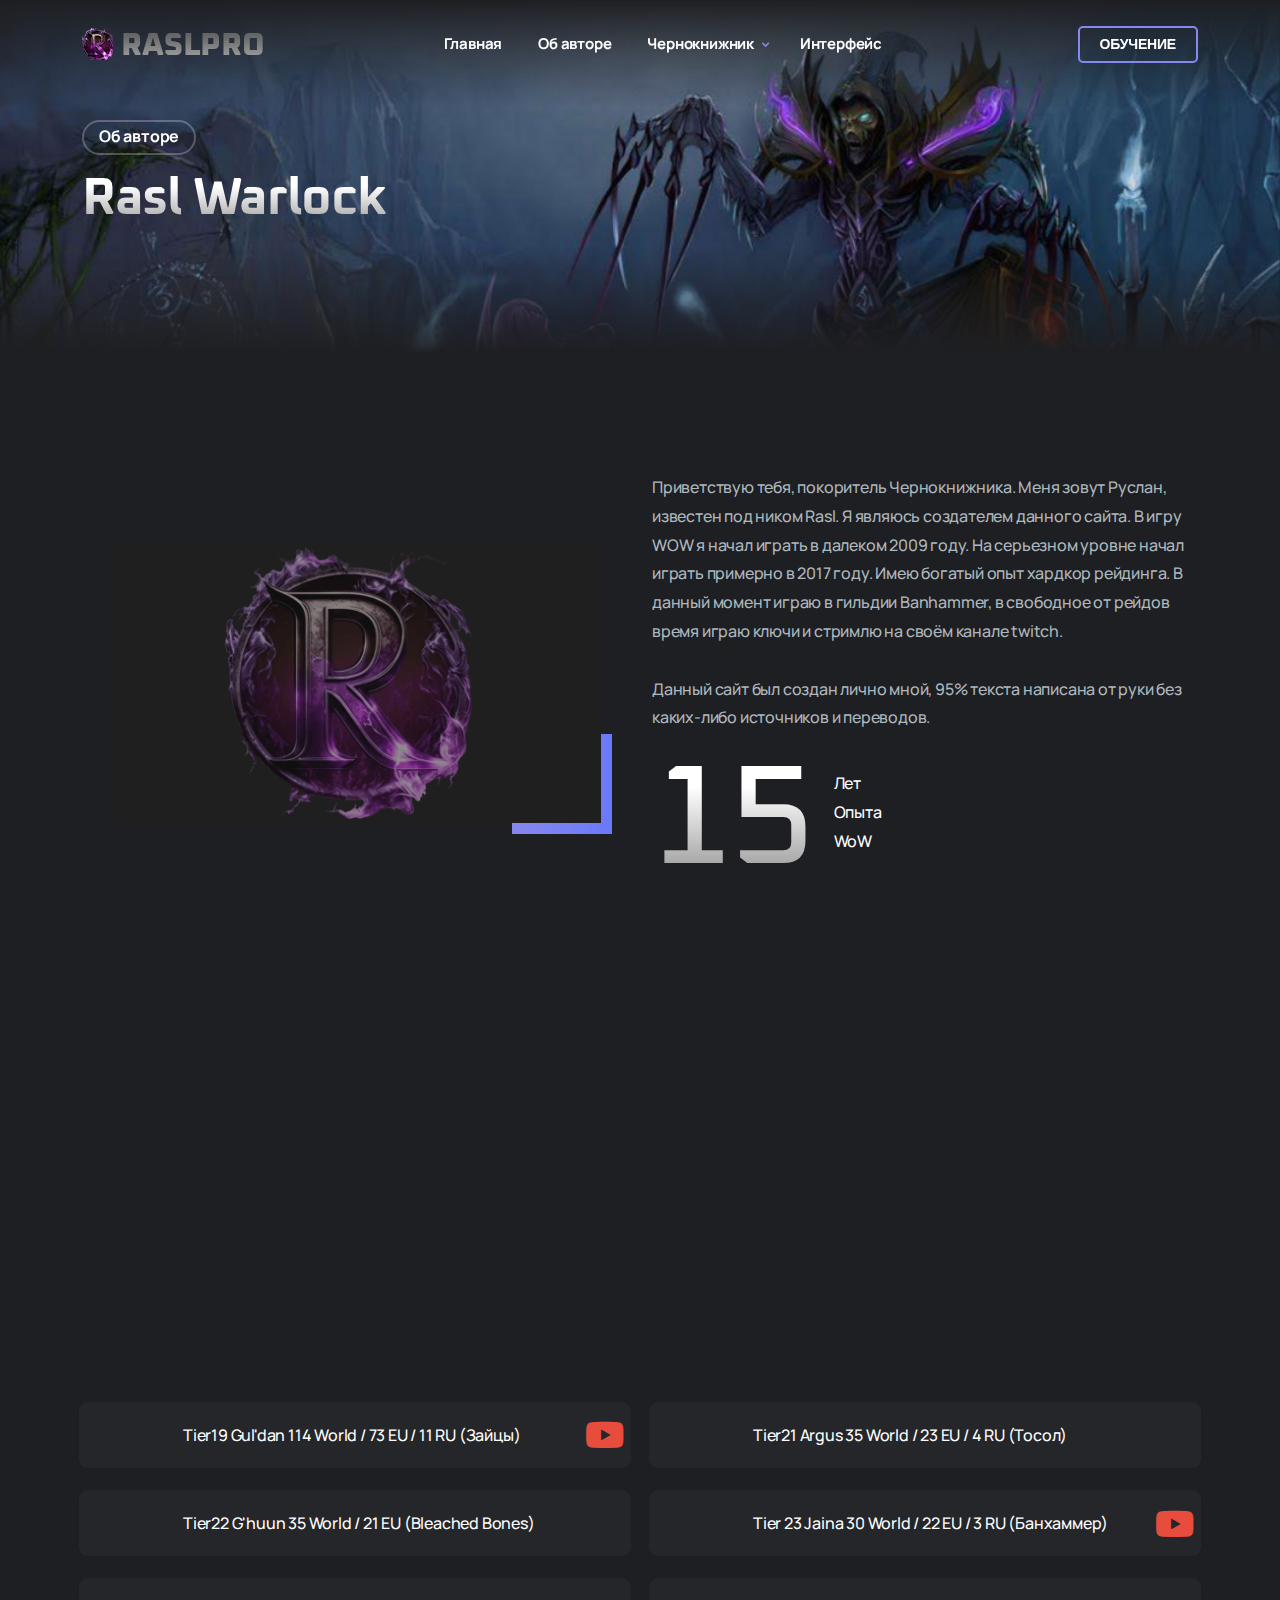
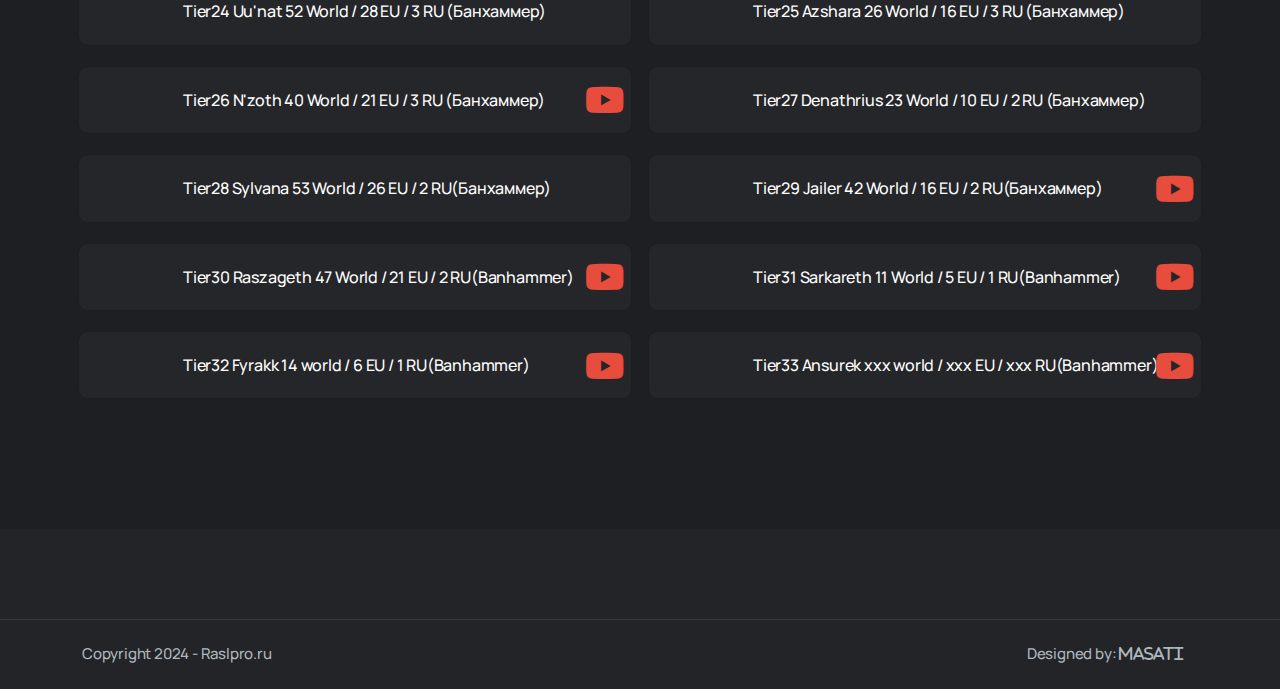
==== commit a14566cf: "Update about.html" ====
--- a/about.html
+++ b/about.html
@@ -355,7 +355,7 @@
         <!-- footer end -->
     </div>
     
-    <!-- Javascript Files start -->>
+    <!-- Javascript Files start -->
     <script src="js/plugins.js"></script>
     <script src="js/designesia.js"></script>
     <script src="js/swiper.js"></script>
@@ -399,4 +399,4 @@
 
 </body>
 
-</html>+</html>
